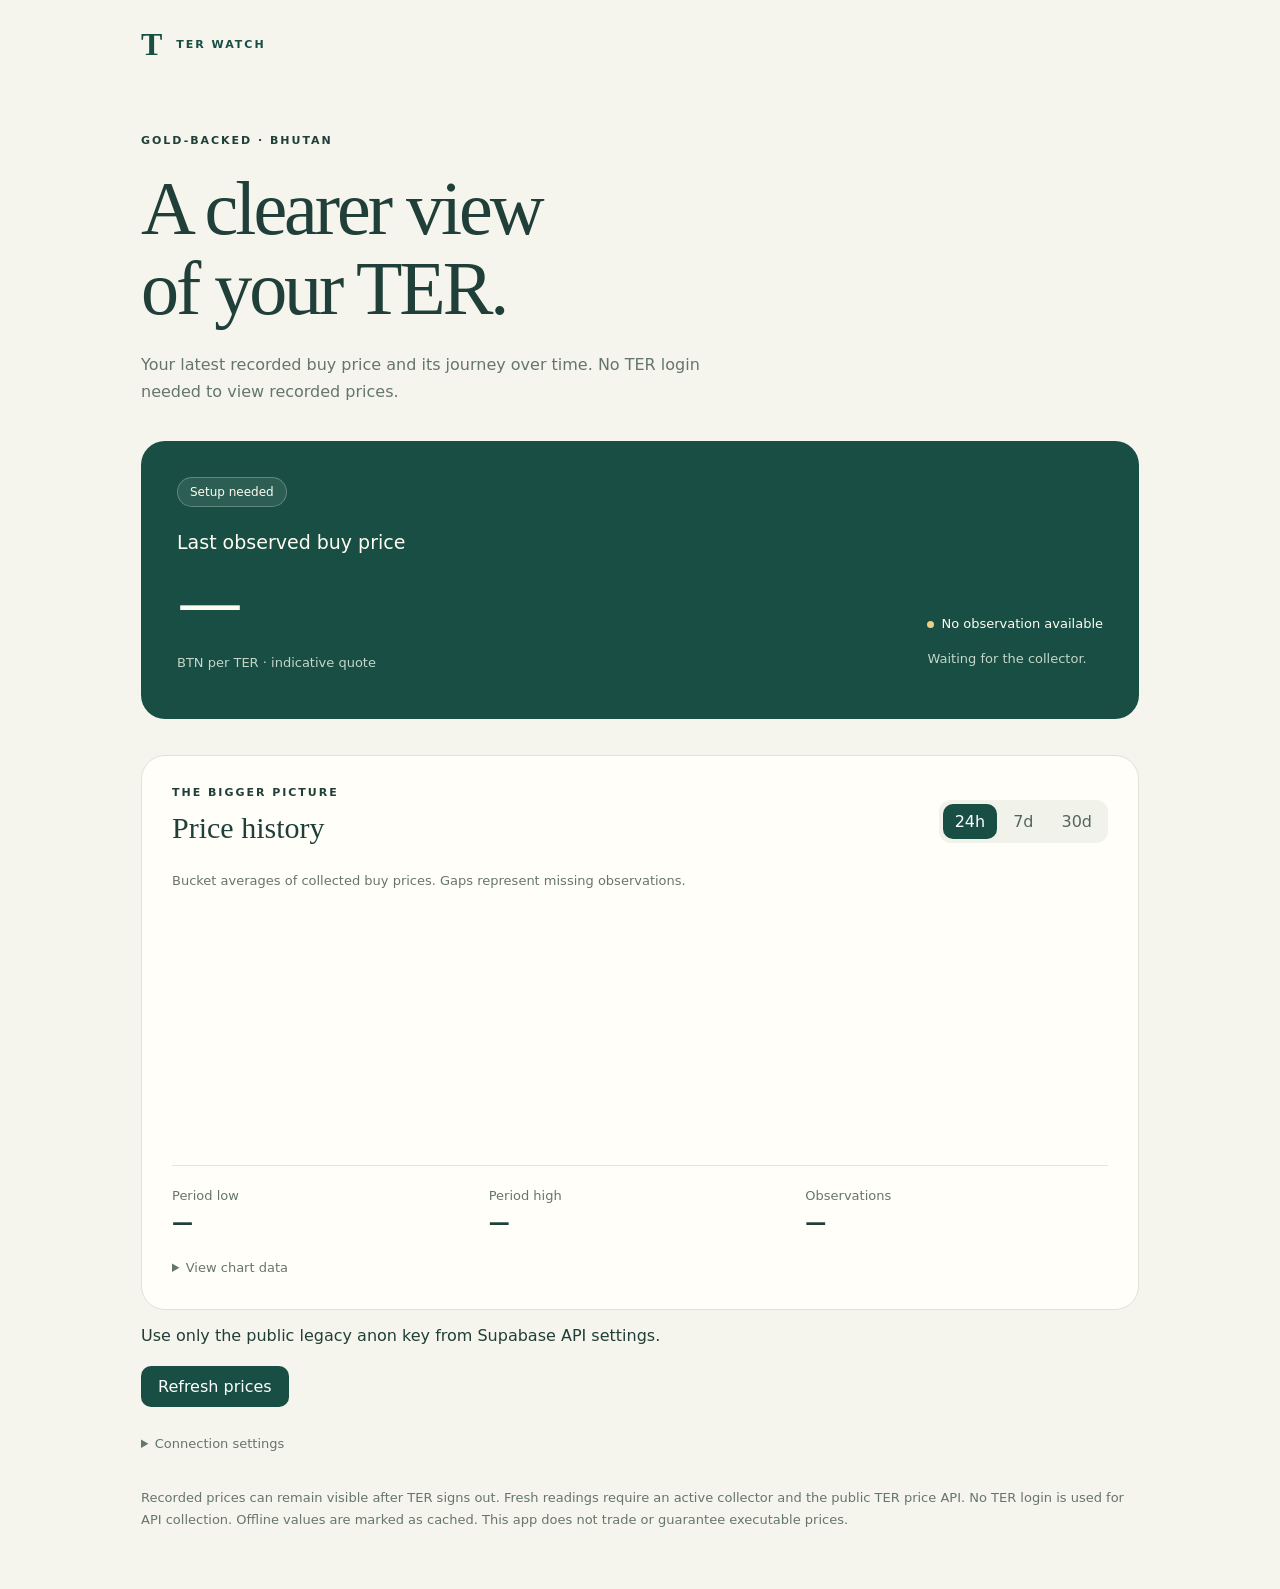
==== pwa/index.html @ 0c749724 "Collect TER buy prices from public API without login or browser" ====
<!doctype html>
<html lang="en"><head><meta charset="utf-8"><meta name="viewport" content="width=device-width,initial-scale=1"><meta name="theme-color" content="#184e43"><meta name="apple-mobile-web-app-capable" content="yes"><meta name="referrer" content="no-referrer"><link rel="manifest" href="manifest.webmanifest"><link rel="icon" href="icon.svg"><link rel="stylesheet" href="style.css"><title>TER • Price Watch</title></head>
<body><header><a href="./" class="brand">T<span>TER WATCH</span></a><button id="install" hidden>Install app</button></header>
<main><div class="eyebrow">GOLD-BACKED · BHUTAN</div><h1>A clearer view<br>of your TER.</h1><p class="intro">Your latest recorded buy price and its journey over time. No TER login needed to view recorded prices.</p>
<section class="quote"><div><span id="health" class="badge">Connecting</span><h2>Last observed buy price</h2><div id="price" class="amount">—</div><p>BTN per TER · indicative quote</p></div><div class="updated"><span class="dot"></span><span id="seen">No observation available</span><p id="freshness">Waiting for the collector.</p></div></section>
<section class="history"><div class="row"><div><div class="eyebrow">THE BIGGER PICTURE</div><h2>Price history</h2></div><div class="ranges" aria-label="History range"><button data-days="1" aria-pressed="true">24h</button><button data-days="7" aria-pressed="false">7d</button><button data-days="30" aria-pressed="false">30d</button></div></div><p id="chart-note">Bucket averages of collected buy prices. Gaps represent missing observations.</p><div id="chart" role="img" aria-label="Price history chart"></div><div class="stats"><div>Period low<strong id="low">—</strong></div><div>Period high<strong id="high">—</strong></div><div>Observations<strong id="samples">—</strong></div></div><details><summary>View chart data</summary><div class="table-wrap"><table><thead><tr><th>Time</th><th>Average BTN</th><th>Samples</th></tr></thead><tbody id="rows"></tbody></table></div></details></section>
<p id="message" role="status" aria-live="polite"></p><button id="refresh">Refresh prices</button><details class="settings"><summary>Connection settings</summary><p>Use your public Supabase project URL and legacy anon key. These settings are public; never enter a service-role key, TER password, or OTP.</p><form id="settings"><label>Project URL<input id="url" type="url" required placeholder="https://your-project.supabase.co"></label><label>Public anon key<input id="key" required autocomplete="off"></label><button>Save connection</button></form></details>
<footer>Recorded prices can remain visible after TER signs out. Fresh readings require an active collector and the public TER price API. No TER login is used for API collection. Offline values are marked as cached. This app does not trade or guarantee executable prices.</footer></main><script src="config.js"></script><script src="app.js" defer></script></body></html>
---- pwa/style.css ----
:root{font:16px system-ui,sans-serif;color:#203f38;background:#f5f4ed}*{box-sizing:border-box}body{margin:0}header,main{max-width:1050px;margin:auto;padding:26px}header{display:flex;justify-content:space-between;align-items:center}.brand{text-decoration:none;color:#184e43;font:bold 32px Georgia;display:flex;align-items:center;gap:14px}.brand span,.eyebrow{font:700 11px system-ui;letter-spacing:.18em}main{padding-top:45px}h1{font:clamp(44px,7vw,76px)/1.05 Georgia,serif;letter-spacing:-.04em;margin:22px 0}.intro{max-width:570px;color:#64766b;line-height:1.7}.quote{background:#184e43;color:#fffdf1;display:flex;justify-content:space-between;gap:32px;margin:36px 0;padding:36px;border-radius:24px}.badge{font-size:12px;background:#ffffff18;border:1px solid #ffffff40;border-radius:20px;padding:7px 12px;display:inline-block}h2{font-size:19px;font-weight:500;margin:24px 0 12px}.amount{font-size:clamp(38px,7vw,66px);letter-spacing:-.04em}.quote p{color:#c4d6c9;font-size:13px}.updated{max-width:260px;align-self:end;font-size:13px;line-height:1.7}.dot{display:inline-block;background:#edce85;width:7px;height:7px;border-radius:50%;margin-right:7px}.history{background:#fffef9;border:1px solid #e0e3d8;padding:30px;border-radius:24px}.row{display:flex;justify-content:space-between;align-items:center;gap:12px}.row h2{font:30px Georgia;margin-top:12px}button{font:inherit;background:#184e43;color:white;border:0;border-radius:10px;padding:11px 17px;cursor:pointer}button:focus-visible,input:focus-visible,summary:focus-visible{outline:3px solid #bf8c28;outline-offset:3px}.ranges{display:flex;gap:4px;background:#f1f2e9;border-radius:12px;padding:4px}.ranges button{background:transparent;color:#52675c;padding:8px 12px}.ranges button[aria-pressed=true]{background:#184e43;color:white}#chart{height:260px;display:grid;place-items:center;overflow:hidden}svg{width:100%;height:100%}#chart-note,details,footer{font-size:13px;color:#65766b;line-height:1.7}.stats{display:grid;grid-template-columns:repeat(3,1fr);gap:14px;border-top:1px solid #e4e6dc;padding:22px 0;color:#65766b;font-size:13px}.stats strong{display:block;color:#203f38;font-size:21px;margin-top:8px}.table-wrap{overflow:auto;max-height:300px}table{width:100%;text-align:left;border-collapse:collapse}td,th{padding:8px;border-bottom:1px solid #eee}summary{cursor:pointer}.settings{margin-top:26px}input{display:block;width:100%;padding:12px;border:1px solid #bdcabc;border-radius:8px;margin:7px 0 15px;font:inherit}footer{margin:32px 0}#message{min-height:24px}button[hidden]{display:none}@media(max-width:600px){header,main{padding:20px}main{padding-top:25px}.quote{flex-direction:column;padding:25px}.updated{align-self:start}.history{padding:20px}.row{align-items:start;flex-direction:column}.stats strong{font-size:17px}}
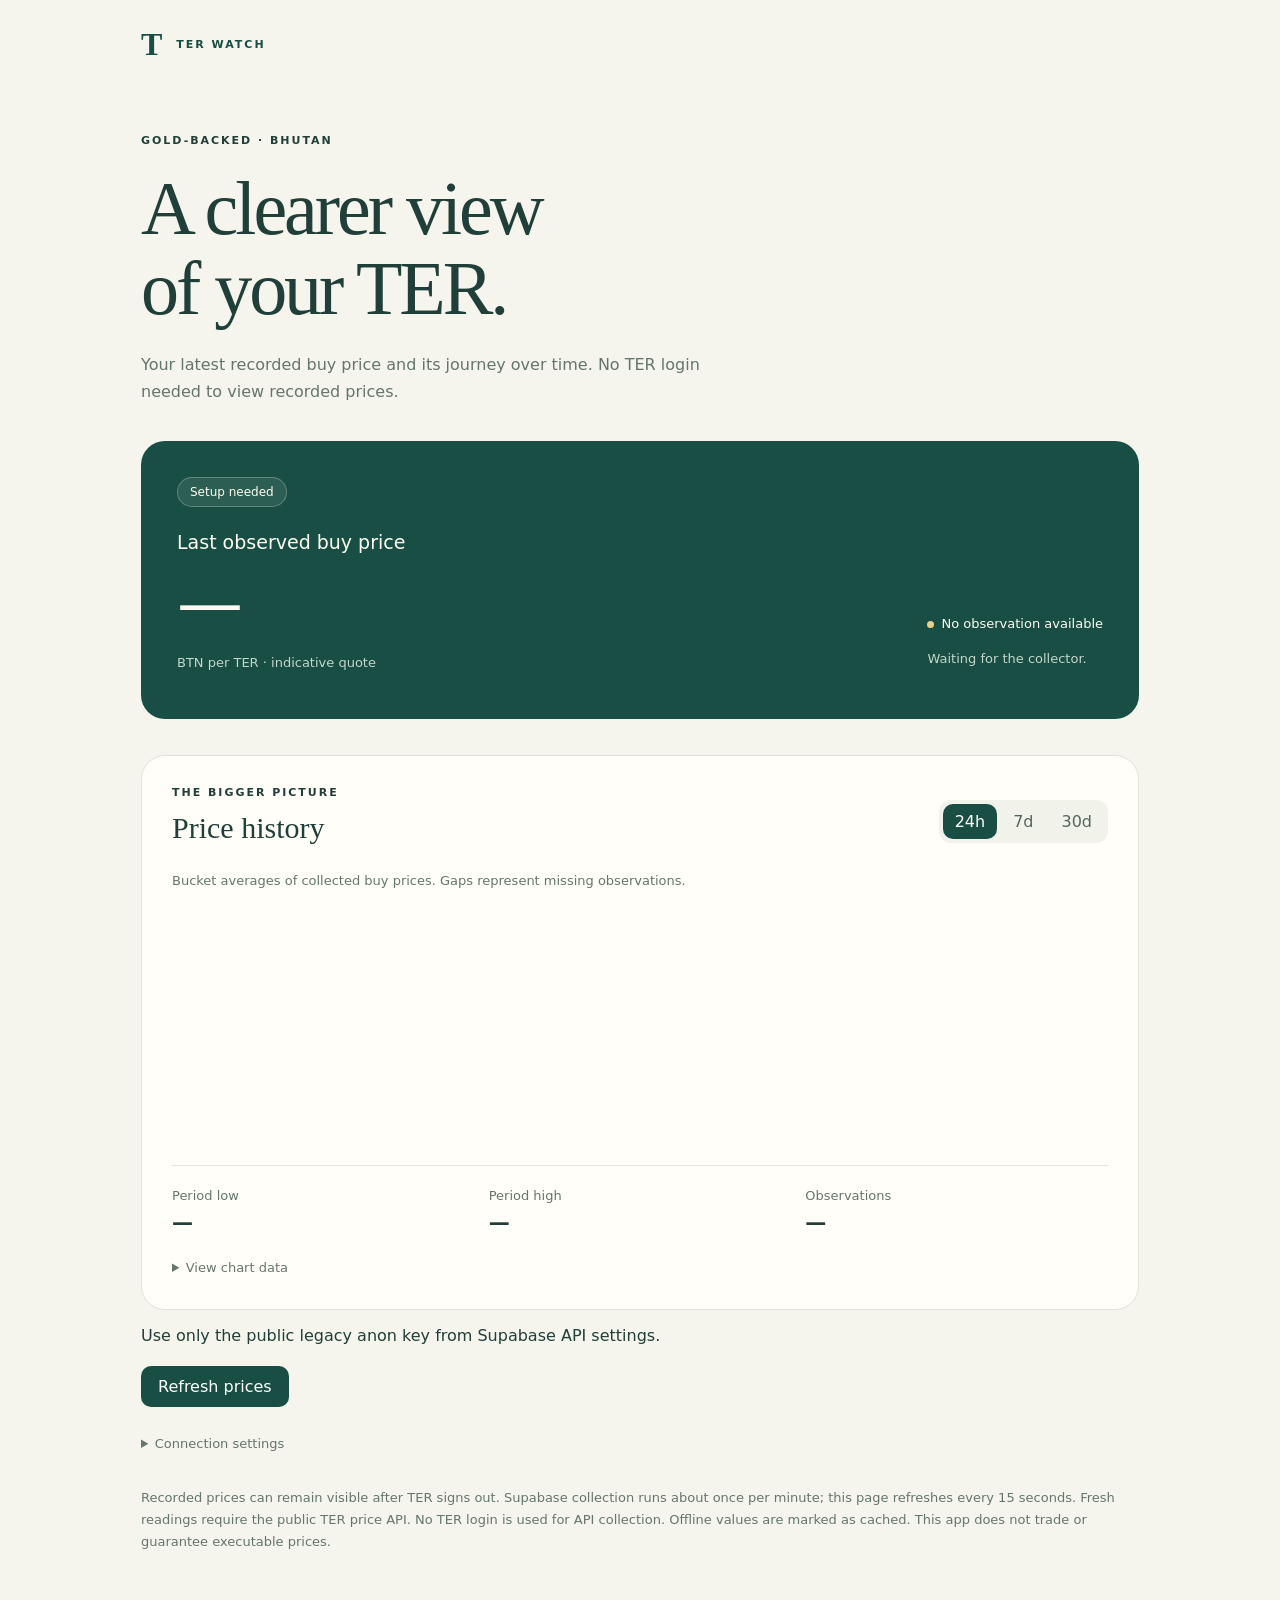
==== commit 427bb38f: "Add Railway-free Supabase scheduled TER price collection" ====
--- a/pwa/index.html
+++ b/pwa/index.html
@@ -5,4 +5,4 @@
 <section class="quote"><div><span id="health" class="badge">Connecting</span><h2>Last observed buy price</h2><div id="price" class="amount">—</div><p>BTN per TER · indicative quote</p></div><div class="updated"><span class="dot"></span><span id="seen">No observation available</span><p id="freshness">Waiting for the collector.</p></div></section>
 <section class="history"><div class="row"><div><div class="eyebrow">THE BIGGER PICTURE</div><h2>Price history</h2></div><div class="ranges" aria-label="History range"><button data-days="1" aria-pressed="true">24h</button><button data-days="7" aria-pressed="false">7d</button><button data-days="30" aria-pressed="false">30d</button></div></div><p id="chart-note">Bucket averages of collected buy prices. Gaps represent missing observations.</p><div id="chart" role="img" aria-label="Price history chart"></div><div class="stats"><div>Period low<strong id="low">—</strong></div><div>Period high<strong id="high">—</strong></div><div>Observations<strong id="samples">—</strong></div></div><details><summary>View chart data</summary><div class="table-wrap"><table><thead><tr><th>Time</th><th>Average BTN</th><th>Samples</th></tr></thead><tbody id="rows"></tbody></table></div></details></section>
 <p id="message" role="status" aria-live="polite"></p><button id="refresh">Refresh prices</button><details class="settings"><summary>Connection settings</summary><p>Use your public Supabase project URL and legacy anon key. These settings are public; never enter a service-role key, TER password, or OTP.</p><form id="settings"><label>Project URL<input id="url" type="url" required placeholder="https://your-project.supabase.co"></label><label>Public anon key<input id="key" required autocomplete="off"></label><button>Save connection</button></form></details>
-<footer>Recorded prices can remain visible after TER signs out. Fresh readings require an active collector and the public TER price API. No TER login is used for API collection. Offline values are marked as cached. This app does not trade or guarantee executable prices.</footer></main><script src="config.js"></script><script src="app.js" defer></script></body></html>
+<footer>Recorded prices can remain visible after TER signs out. Supabase collection runs about once per minute; this page refreshes every 15 seconds. Fresh readings require the public TER price API. No TER login is used for API collection. Offline values are marked as cached. This app does not trade or guarantee executable prices.</footer></main><script src="config.js"></script><script src="app.js" defer></script></body></html>
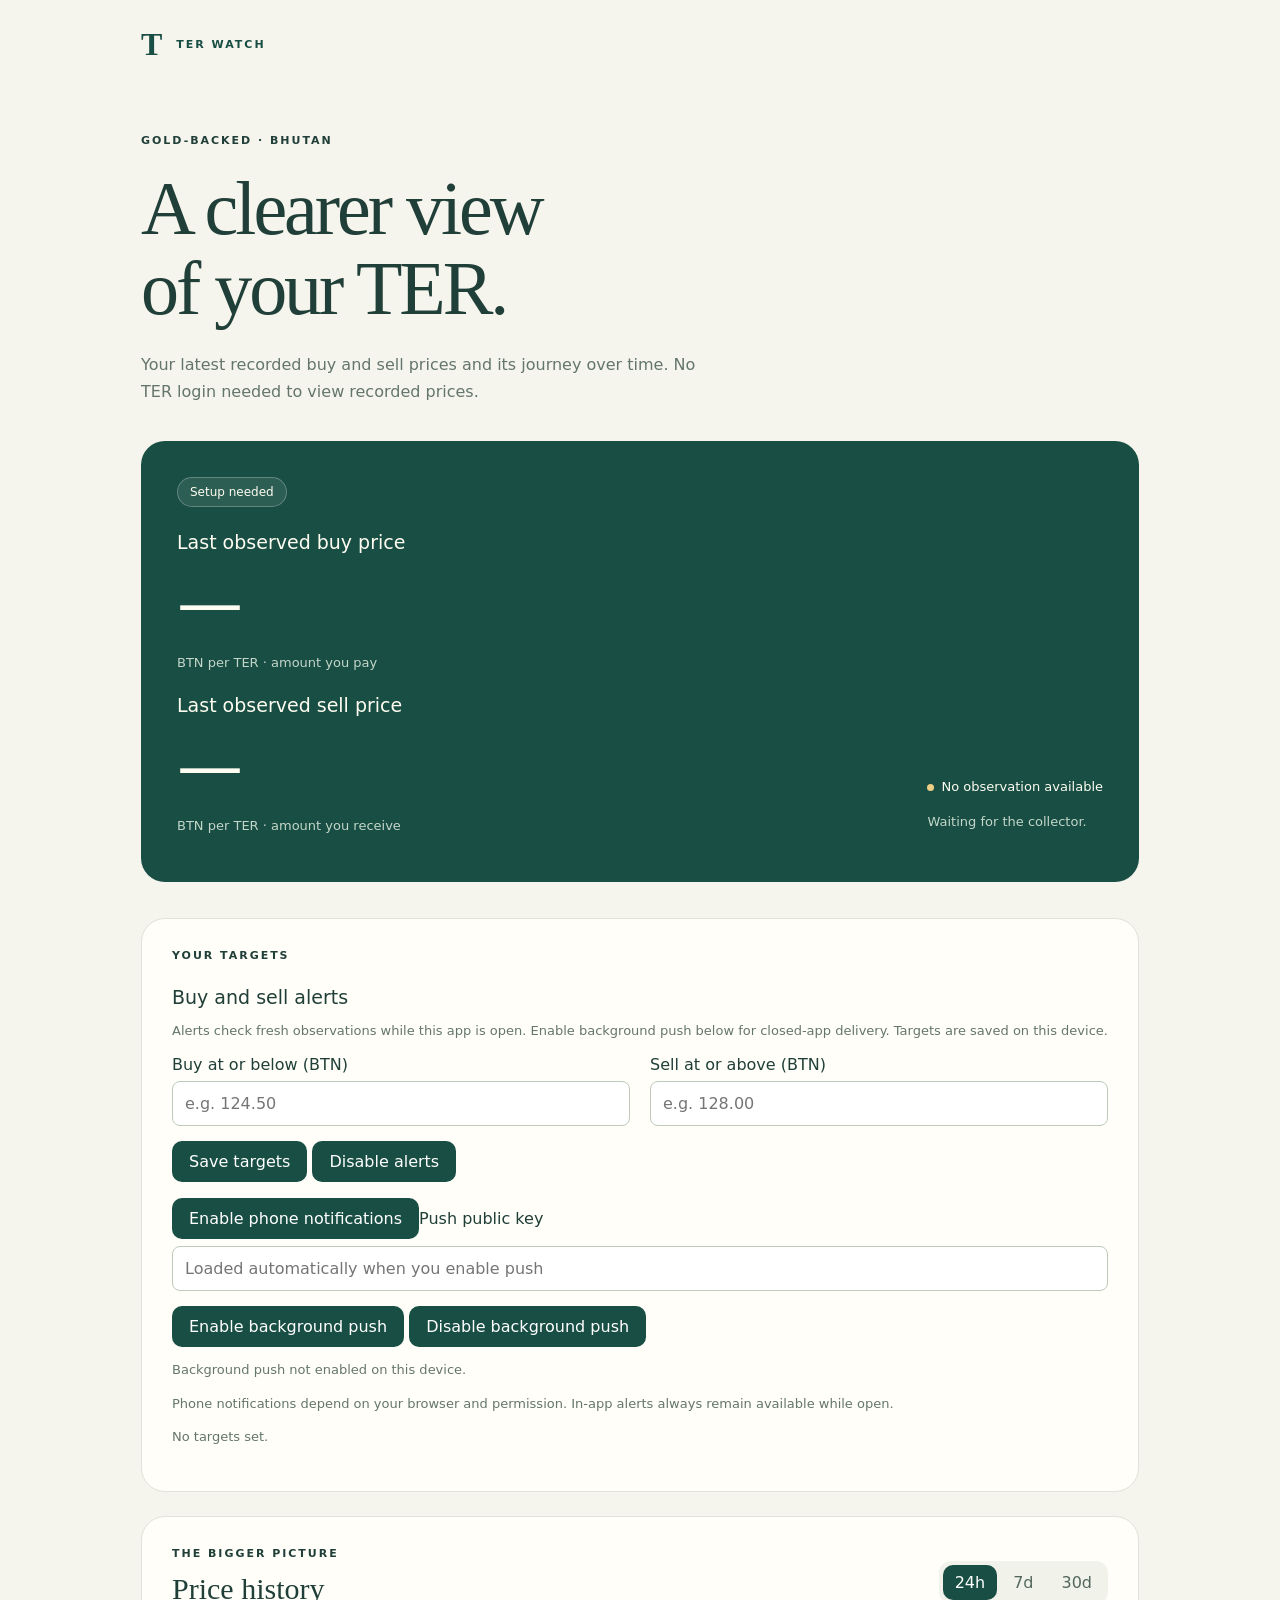
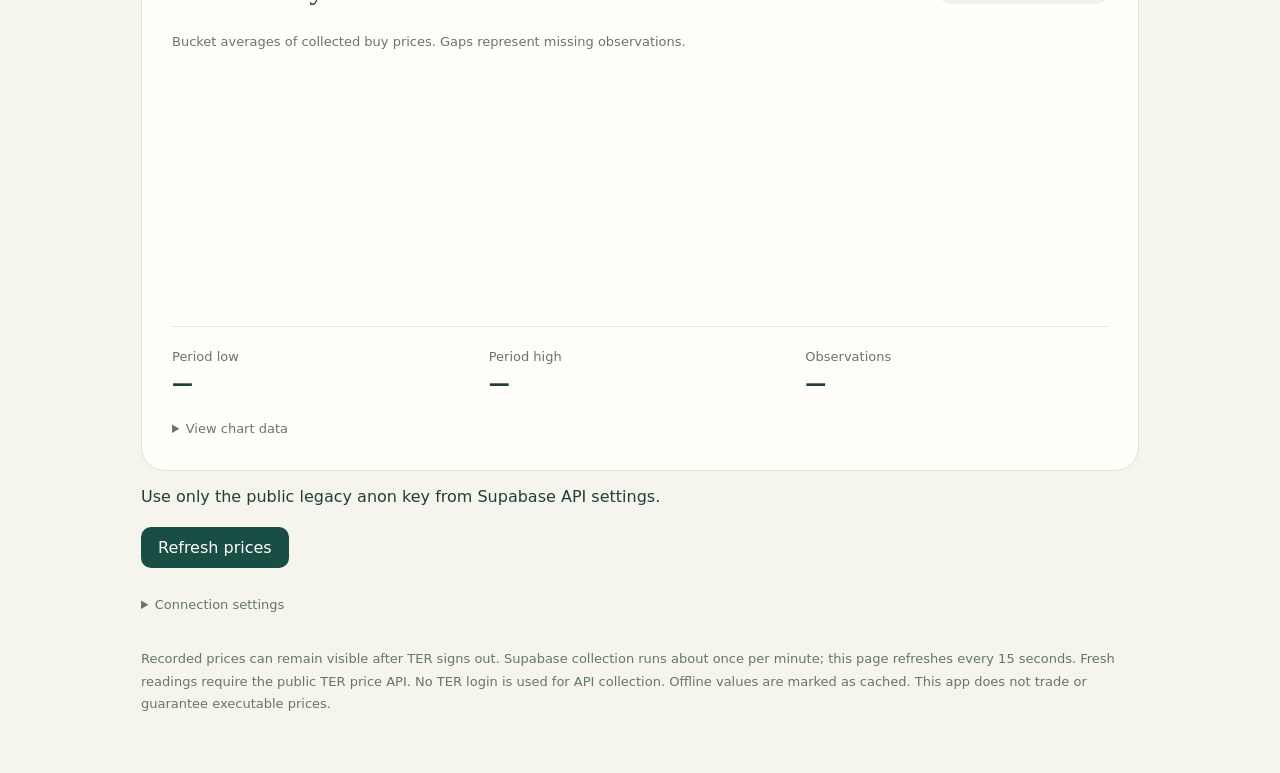
==== commit cb33f99f: "Add TER sell quotes and configurable buy/sell phone push alerts" ====
--- a/pwa/index.html
+++ b/pwa/index.html
@@ -1,8 +1,9 @@
 <!doctype html>
 <html lang="en"><head><meta charset="utf-8"><meta name="viewport" content="width=device-width,initial-scale=1"><meta name="theme-color" content="#184e43"><meta name="apple-mobile-web-app-capable" content="yes"><meta name="referrer" content="no-referrer"><link rel="manifest" href="manifest.webmanifest"><link rel="icon" href="icon.svg"><link rel="stylesheet" href="style.css"><title>TER • Price Watch</title></head>
 <body><header><a href="./" class="brand">T<span>TER WATCH</span></a><button id="install" hidden>Install app</button></header>
-<main><div class="eyebrow">GOLD-BACKED · BHUTAN</div><h1>A clearer view<br>of your TER.</h1><p class="intro">Your latest recorded buy price and its journey over time. No TER login needed to view recorded prices.</p>
-<section class="quote"><div><span id="health" class="badge">Connecting</span><h2>Last observed buy price</h2><div id="price" class="amount">—</div><p>BTN per TER · indicative quote</p></div><div class="updated"><span class="dot"></span><span id="seen">No observation available</span><p id="freshness">Waiting for the collector.</p></div></section>
-<section class="history"><div class="row"><div><div class="eyebrow">THE BIGGER PICTURE</div><h2>Price history</h2></div><div class="ranges" aria-label="History range"><button data-days="1" aria-pressed="true">24h</button><button data-days="7" aria-pressed="false">7d</button><button data-days="30" aria-pressed="false">30d</button></div></div><p id="chart-note">Bucket averages of collected buy prices. Gaps represent missing observations.</p><div id="chart" role="img" aria-label="Price history chart"></div><div class="stats"><div>Period low<strong id="low">—</strong></div><div>Period high<strong id="high">—</strong></div><div>Observations<strong id="samples">—</strong></div></div><details><summary>View chart data</summary><div class="table-wrap"><table><thead><tr><th>Time</th><th>Average BTN</th><th>Samples</th></tr></thead><tbody id="rows"></tbody></table></div></details></section>
+<main><div class="eyebrow">GOLD-BACKED · BHUTAN</div><h1>A clearer view<br>of your TER.</h1><p class="intro">Your latest recorded buy and sell prices and its journey over time. No TER login needed to view recorded prices.</p>
+<section class="quote"><div><span id="health" class="badge">Connecting</span><h2>Last observed buy price</h2><div id="price" class="amount">—</div><p>BTN per TER · amount you pay</p><h2>Last observed sell price</h2><div id="sell-price" class="amount">—</div><p>BTN per TER · amount you receive</p></div><div class="updated"><span class="dot"></span><span id="seen">No observation available</span><p id="freshness">Waiting for the collector.</p></div></section>
+<section class="history alert-settings"><div class="eyebrow">YOUR TARGETS</div><h2>Buy and sell alerts</h2><p>Alerts check fresh observations while this app is open. Enable background push below for closed-app delivery. Targets are saved on this device.</p><form id="alert-settings"><div class="target-grid"><label>Buy at or below (BTN)<input id="buy-target" type="number" min="0.0001" step="0.0001" inputmode="decimal" placeholder="e.g. 124.50"></label><label>Sell at or above (BTN)<input id="sell-target" type="number" min="0.0001" step="0.0001" inputmode="decimal" placeholder="e.g. 128.00"></label></div><button>Save targets</button> <button id="clear-alerts" type="button">Disable alerts</button></form><button id="enable-notifications" type="button">Enable phone notifications</button><label>Push public key<input id="vapid-key" autocomplete="off" placeholder="Loaded automatically when you enable push"></label><button id="enable-push" type="button">Enable background push</button> <button id="disable-push" type="button">Disable background push</button><p id="push-status" role="status">Background push not enabled on this device.</p><p id="notification-status">Phone notifications depend on your browser and permission. In-app alerts always remain available while open.</p><p id="alert-status" role="status" aria-live="polite">No targets set.</p><div id="alert-banner" role="alert" hidden></div></section>
+<section class="history"><div class="row"><div><div class="eyebrow">THE BIGGER PICTURE</div><h2>Price history</h2></div><div class="ranges" aria-label="History range"><button data-days="1" aria-pressed="true">24h</button><button data-days="7" aria-pressed="false">7d</button><button data-days="30" aria-pressed="false">30d</button></div></div><p id="chart-note">Bucket averages of collected buy prices. Gaps represent missing observations.</p><div id="chart" role="img" aria-label="Price history chart"></div><div class="stats"><div>Period low<strong id="low">—</strong></div><div>Period high<strong id="high">—</strong></div><div>Observations<strong id="samples">—</strong></div></div><details><summary>View chart data</summary><div class="table-wrap"><table><thead><tr><th>Time</th><th>Average buy BTN</th><th>Samples</th></tr></thead><tbody id="rows"></tbody></table></div></details></section>
 <p id="message" role="status" aria-live="polite"></p><button id="refresh">Refresh prices</button><details class="settings"><summary>Connection settings</summary><p>Use your public Supabase project URL and legacy anon key. These settings are public; never enter a service-role key, TER password, or OTP.</p><form id="settings"><label>Project URL<input id="url" type="url" required placeholder="https://your-project.supabase.co"></label><label>Public anon key<input id="key" required autocomplete="off"></label><button>Save connection</button></form></details>
-<footer>Recorded prices can remain visible after TER signs out. Supabase collection runs about once per minute; this page refreshes every 15 seconds. Fresh readings require the public TER price API. No TER login is used for API collection. Offline values are marked as cached. This app does not trade or guarantee executable prices.</footer></main><script src="config.js"></script><script src="app.js" defer></script></body></html>
+<footer>Recorded prices can remain visible after TER signs out. Supabase collection runs about once per minute; this page refreshes every 15 seconds. Fresh readings require the public TER price API. No TER login is used for API collection. Offline values are marked as cached. This app does not trade or guarantee executable prices.</footer></main><script src="config.js"></script><script src="alerts.js"></script><script src="app.js" defer></script><script src="push.js" defer></script></body></html>
--- a/pwa/style.css
+++ b/pwa/style.css
@@ -1 +1,3 @@
 :root{font:16px system-ui,sans-serif;color:#203f38;background:#f5f4ed}*{box-sizing:border-box}body{margin:0}header,main{max-width:1050px;margin:auto;padding:26px}header{display:flex;justify-content:space-between;align-items:center}.brand{text-decoration:none;color:#184e43;font:bold 32px Georgia;display:flex;align-items:center;gap:14px}.brand span,.eyebrow{font:700 11px system-ui;letter-spacing:.18em}main{padding-top:45px}h1{font:clamp(44px,7vw,76px)/1.05 Georgia,serif;letter-spacing:-.04em;margin:22px 0}.intro{max-width:570px;color:#64766b;line-height:1.7}.quote{background:#184e43;color:#fffdf1;display:flex;justify-content:space-between;gap:32px;margin:36px 0;padding:36px;border-radius:24px}.badge{font-size:12px;background:#ffffff18;border:1px solid #ffffff40;border-radius:20px;padding:7px 12px;display:inline-block}h2{font-size:19px;font-weight:500;margin:24px 0 12px}.amount{font-size:clamp(38px,7vw,66px);letter-spacing:-.04em}.quote p{color:#c4d6c9;font-size:13px}.updated{max-width:260px;align-self:end;font-size:13px;line-height:1.7}.dot{display:inline-block;background:#edce85;width:7px;height:7px;border-radius:50%;margin-right:7px}.history{background:#fffef9;border:1px solid #e0e3d8;padding:30px;border-radius:24px}.row{display:flex;justify-content:space-between;align-items:center;gap:12px}.row h2{font:30px Georgia;margin-top:12px}button{font:inherit;background:#184e43;color:white;border:0;border-radius:10px;padding:11px 17px;cursor:pointer}button:focus-visible,input:focus-visible,summary:focus-visible{outline:3px solid #bf8c28;outline-offset:3px}.ranges{display:flex;gap:4px;background:#f1f2e9;border-radius:12px;padding:4px}.ranges button{background:transparent;color:#52675c;padding:8px 12px}.ranges button[aria-pressed=true]{background:#184e43;color:white}#chart{height:260px;display:grid;place-items:center;overflow:hidden}svg{width:100%;height:100%}#chart-note,details,footer{font-size:13px;color:#65766b;line-height:1.7}.stats{display:grid;grid-template-columns:repeat(3,1fr);gap:14px;border-top:1px solid #e4e6dc;padding:22px 0;color:#65766b;font-size:13px}.stats strong{display:block;color:#203f38;font-size:21px;margin-top:8px}.table-wrap{overflow:auto;max-height:300px}table{width:100%;text-align:left;border-collapse:collapse}td,th{padding:8px;border-bottom:1px solid #eee}summary{cursor:pointer}.settings{margin-top:26px}input{display:block;width:100%;padding:12px;border:1px solid #bdcabc;border-radius:8px;margin:7px 0 15px;font:inherit}footer{margin:32px 0}#message{min-height:24px}button[hidden]{display:none}@media(max-width:600px){header,main{padding:20px}main{padding-top:25px}.quote{flex-direction:column;padding:25px}.updated{align-self:start}.history{padding:20px}.row{align-items:start;flex-direction:column}.stats strong{font-size:17px}}
+
+.alert-settings{margin-bottom:24px}.target-grid{display:grid;grid-template-columns:1fr 1fr;gap:20px}.alert-settings p{font-size:13px;color:#65766b;line-height:1.6}#alert-banner{background:#fff1bf;border:1px solid #d0ae4b;border-radius:12px;padding:18px;margin-top:18px;color:#3e3820}#enable-notifications{margin-top:16px}@media(max-width:600px){.target-grid{grid-template-columns:1fr;gap:0}}
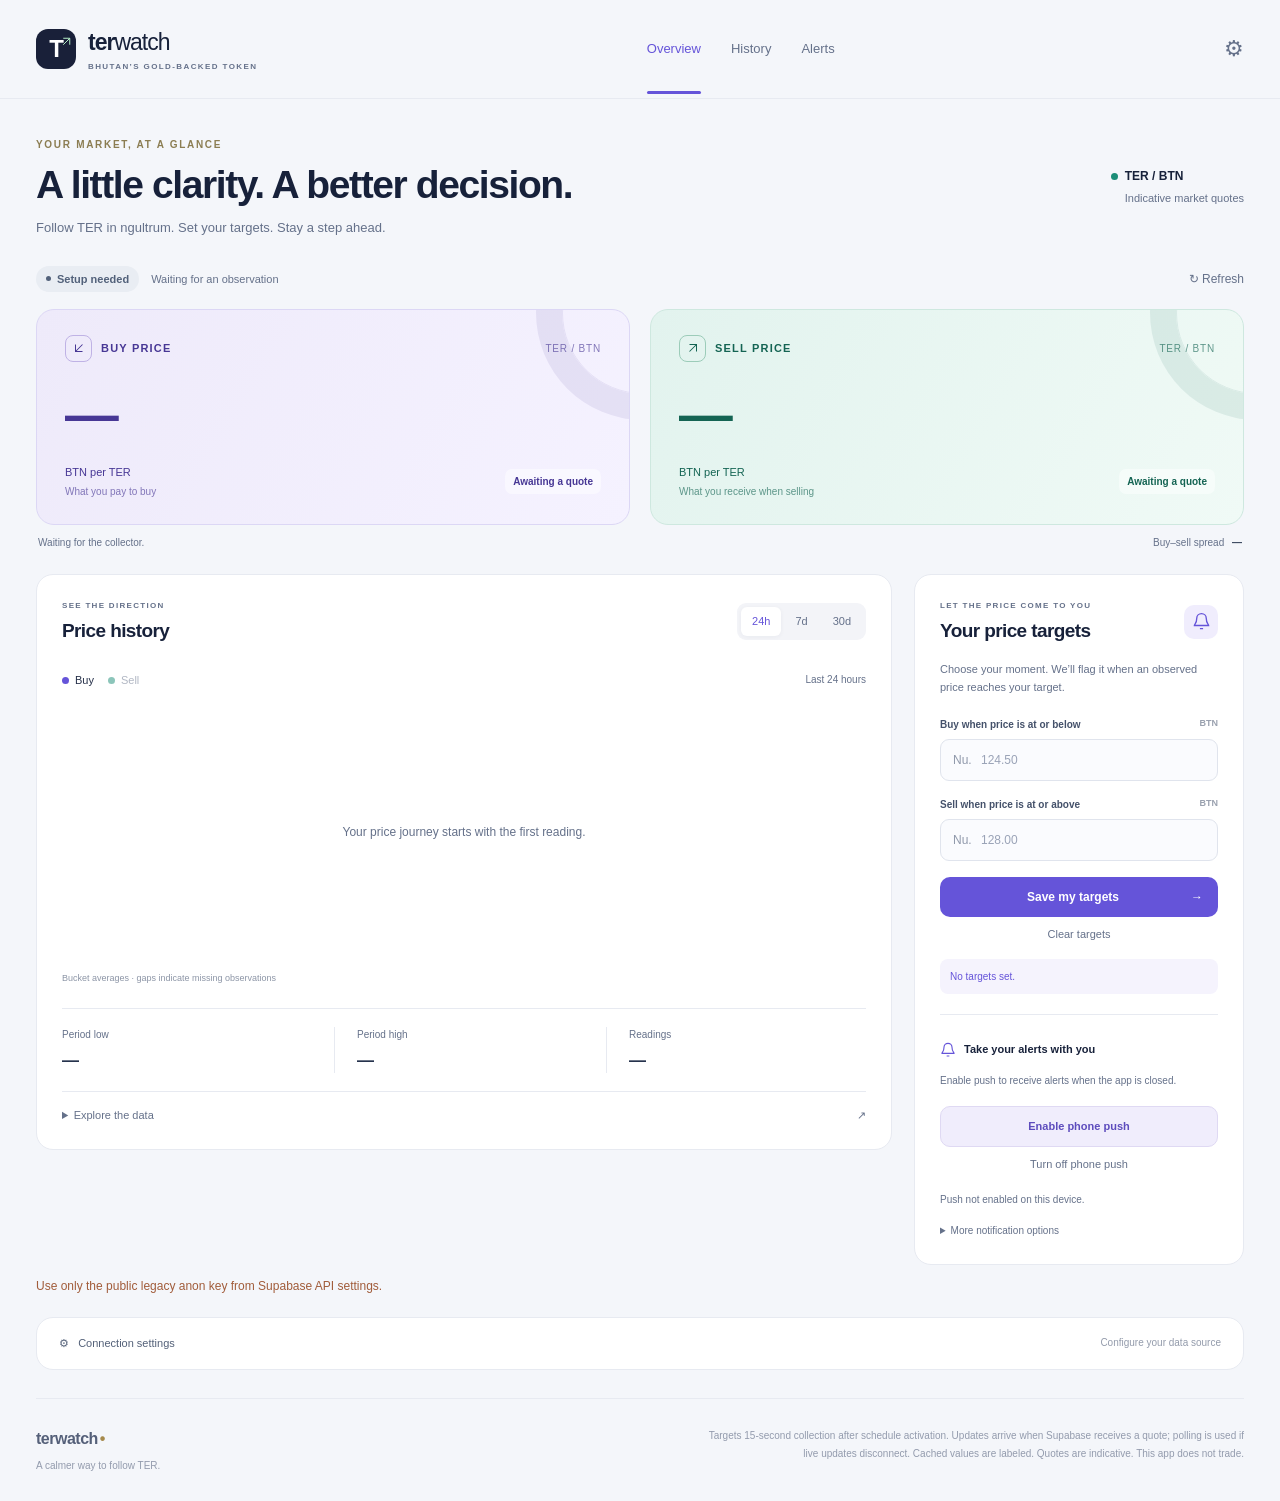
==== commit 14f02384: "Redesign TER dashboard and add realtime quotes with 15-second scheduling" ====
--- a/pwa/index.html
+++ b/pwa/index.html
@@ -1,9 +1,11 @@
 <!doctype html>
-<html lang="en"><head><meta charset="utf-8"><meta name="viewport" content="width=device-width,initial-scale=1"><meta name="theme-color" content="#184e43"><meta name="apple-mobile-web-app-capable" content="yes"><meta name="referrer" content="no-referrer"><link rel="manifest" href="manifest.webmanifest"><link rel="icon" href="icon.svg"><link rel="stylesheet" href="style.css"><title>TER • Price Watch</title></head>
-<body><header><a href="./" class="brand">T<span>TER WATCH</span></a><button id="install" hidden>Install app</button></header>
-<main><div class="eyebrow">GOLD-BACKED · BHUTAN</div><h1>A clearer view<br>of your TER.</h1><p class="intro">Your latest recorded buy and sell prices and its journey over time. No TER login needed to view recorded prices.</p>
-<section class="quote"><div><span id="health" class="badge">Connecting</span><h2>Last observed buy price</h2><div id="price" class="amount">—</div><p>BTN per TER · amount you pay</p><h2>Last observed sell price</h2><div id="sell-price" class="amount">—</div><p>BTN per TER · amount you receive</p></div><div class="updated"><span class="dot"></span><span id="seen">No observation available</span><p id="freshness">Waiting for the collector.</p></div></section>
-<section class="history alert-settings"><div class="eyebrow">YOUR TARGETS</div><h2>Buy and sell alerts</h2><p>Alerts check fresh observations while this app is open. Enable background push below for closed-app delivery. Targets are saved on this device.</p><form id="alert-settings"><div class="target-grid"><label>Buy at or below (BTN)<input id="buy-target" type="number" min="0.0001" step="0.0001" inputmode="decimal" placeholder="e.g. 124.50"></label><label>Sell at or above (BTN)<input id="sell-target" type="number" min="0.0001" step="0.0001" inputmode="decimal" placeholder="e.g. 128.00"></label></div><button>Save targets</button> <button id="clear-alerts" type="button">Disable alerts</button></form><button id="enable-notifications" type="button">Enable phone notifications</button><label>Push public key<input id="vapid-key" autocomplete="off" placeholder="Loaded automatically when you enable push"></label><button id="enable-push" type="button">Enable background push</button> <button id="disable-push" type="button">Disable background push</button><p id="push-status" role="status">Background push not enabled on this device.</p><p id="notification-status">Phone notifications depend on your browser and permission. In-app alerts always remain available while open.</p><p id="alert-status" role="status" aria-live="polite">No targets set.</p><div id="alert-banner" role="alert" hidden></div></section>
-<section class="history"><div class="row"><div><div class="eyebrow">THE BIGGER PICTURE</div><h2>Price history</h2></div><div class="ranges" aria-label="History range"><button data-days="1" aria-pressed="true">24h</button><button data-days="7" aria-pressed="false">7d</button><button data-days="30" aria-pressed="false">30d</button></div></div><p id="chart-note">Bucket averages of collected buy prices. Gaps represent missing observations.</p><div id="chart" role="img" aria-label="Price history chart"></div><div class="stats"><div>Period low<strong id="low">—</strong></div><div>Period high<strong id="high">—</strong></div><div>Observations<strong id="samples">—</strong></div></div><details><summary>View chart data</summary><div class="table-wrap"><table><thead><tr><th>Time</th><th>Average buy BTN</th><th>Samples</th></tr></thead><tbody id="rows"></tbody></table></div></details></section>
-<p id="message" role="status" aria-live="polite"></p><button id="refresh">Refresh prices</button><details class="settings"><summary>Connection settings</summary><p>Use your public Supabase project URL and legacy anon key. These settings are public; never enter a service-role key, TER password, or OTP.</p><form id="settings"><label>Project URL<input id="url" type="url" required placeholder="https://your-project.supabase.co"></label><label>Public anon key<input id="key" required autocomplete="off"></label><button>Save connection</button></form></details>
-<footer>Recorded prices can remain visible after TER signs out. Supabase collection runs about once per minute; this page refreshes every 15 seconds. Fresh readings require the public TER price API. No TER login is used for API collection. Offline values are marked as cached. This app does not trade or guarantee executable prices.</footer></main><script src="config.js"></script><script src="alerts.js"></script><script src="app.js" defer></script><script src="push.js" defer></script></body></html>
+<html lang="en"><head><meta charset="utf-8"><meta name="viewport" content="width=device-width,initial-scale=1"><meta name="theme-color" content="#111827"><meta name="apple-mobile-web-app-capable" content="yes"><meta name="referrer" content="no-referrer"><link rel="manifest" href="manifest.webmanifest"><link rel="icon" href="icon.svg"><link rel="stylesheet" href="style.css"><title>TER Watch · Your market, at a glance</title></head>
+<body><a class="skip-link" href="#overview">Skip to dashboard</a><header><a href="./" class="brand"><span class="brand-mark">T<span><svg viewBox="0 0 24 24" fill="none" stroke="currentColor" stroke-width="1.8" aria-hidden="true"><path d="M6 18 18 6M6 6h12v12"/></svg></span></span><span>ter<span class="brand-light">watch</span><small>BHUTAN’S GOLD-BACKED TOKEN</small></span></a><nav aria-label="Main"><a href="#overview" class="nav-active">Overview</a><a href="#history-section">History</a><a href="#targets-section">Alerts</a></nav><div class="header-actions"><button id="install" class="secondary" hidden>↓ Install app</button><a href="#connection" class="settings-link" aria-label="Connection settings">⚙</a></div></header>
+<main id="overview"><section class="page-heading"><div><div class="eyebrow">YOUR MARKET, AT A GLANCE</div><h1>A little clarity.<br class="mobile-break"> A better decision.</h1><p class="intro">Follow TER in ngultrum. Set your targets. Stay a step ahead.</p></div><div class="market-label"><span class="live-dot"></span>TER / BTN<span class="market-label-sub">Indicative market quotes</span></div></section>
+<div class="market-strip"><span id="health" class="badge" data-state="waiting">Connecting</span><span id="seen">Waiting for an observation</span><button id="refresh" class="text-button">↻ Refresh</button></div>
+<section class="quote-grid" aria-label="Current market prices"><article class="price-card buy-card"><div class="card-top"><span class="card-label"><span class="price-icon"><svg viewBox="0 0 24 24" fill="none" stroke="currentColor" stroke-width="1.8" aria-hidden="true"><path d="M18 6 6 18M6 6v12h12"/></svg></span> BUY PRICE</span><span class="pair">TER / BTN</span></div><div id="price" class="amount">—</div><div class="card-bottom"><span>BTN per TER<span class="muted-caption">What you pay to buy</span></span><span id="buy-movement" class="movement">Awaiting a quote</span></div></article><article class="price-card sell-card"><div class="card-top"><span class="card-label"><span class="price-icon"><svg viewBox="0 0 24 24" fill="none" stroke="currentColor" stroke-width="1.8" aria-hidden="true"><path d="M6 18 18 6M6 6h12v12"/></svg></span> SELL PRICE</span><span class="pair">TER / BTN</span></div><div id="sell-price" class="amount">—</div><div class="card-bottom"><span>BTN per TER<span class="muted-caption">What you receive when selling</span></span><span id="sell-movement" class="movement">Awaiting a quote</span></div></article></section>
+<div class="quote-meta"><p id="freshness">Waiting for the collector.</p><p>Buy–sell spread <strong id="spread">—</strong></p></div>
+<div class="dashboard-grid"><section class="panel history" id="history-section"><div class="section-heading"><div><div class="eyebrow">SEE THE DIRECTION</div><h2>Price history</h2></div><div class="ranges" aria-label="History range"><button data-days="1" aria-pressed="true">24h</button><button data-days="7" aria-pressed="false">7d</button><button data-days="30" aria-pressed="false">30d</button></div></div><div class="chart-toolbar"><div class="chart-side" aria-label="Chart price"><button data-side="buy" aria-pressed="true"><i class="legend-dot"></i>Buy</button><button data-side="sell" aria-pressed="false"><i class="legend-dot sell-dot"></i>Sell</button></div><span id="chart-period">Last 24 hours</span></div><div id="chart" role="img" aria-label="Buy price history chart"><div class="empty-chart">Your price journey starts with the first reading.</div></div><p id="chart-note">Bucket averages · gaps indicate missing observations</p><div class="stats"><div>Period low<strong id="low">—</strong></div><div>Period high<strong id="high">—</strong></div><div>Readings<strong id="samples">—</strong></div></div><details class="chart-data"><summary>Explore the data <span>↗</span></summary><div class="table-wrap"><table><thead><tr><th>Time</th><th id="table-price-label">Average buy BTN</th><th>Readings</th></tr></thead><tbody id="rows"></tbody></table></div></details></section>
+<aside class="panel alert-settings" id="targets-section"><div class="section-heading"><div><div class="eyebrow">LET THE PRICE COME TO YOU</div><h2>Your price targets</h2></div><span class="bell-icon"><svg viewBox="0 0 24 24" fill="none" stroke="currentColor" stroke-width="1.7" aria-hidden="true"><path d="M18 8a6 6 0 0 0-12 0c0 7-3 7-3 9h18c0-2-3-2-3-9ZM10 21h4"/></svg></span></div><p class="section-description">Choose your moment. We’ll flag it when an observed price reaches your target.</p><form id="alert-settings"><label for="buy-target">Buy when price is at or below <span>BTN</span></label><div class="input-wrap"><span>Nu.</span><input id="buy-target" type="number" min="0.0001" step="0.0001" inputmode="decimal" placeholder="124.50"></div><label for="sell-target">Sell when price is at or above <span>BTN</span></label><div class="input-wrap"><span>Nu.</span><input id="sell-target" type="number" min="0.0001" step="0.0001" inputmode="decimal" placeholder="128.00"></div><button class="primary full">Save my targets <span>→</span></button><button id="clear-alerts" type="button" class="text-button full">Clear targets</button></form><p id="alert-status" class="target-summary" role="status" aria-live="polite">No targets set.</p><div id="alert-banner" role="alert" hidden></div><div class="push-panel"><div class="push-heading"><span class="mini-icon"><svg viewBox="0 0 24 24" fill="none" stroke="currentColor" stroke-width="1.7" aria-hidden="true"><path d="M18 8a6 6 0 0 0-12 0c0 7-3 7-3 9h18c0-2-3-2-3-9ZM10 21h4"/></svg></span><strong>Take your alerts with you</strong></div><p>Enable push to receive alerts when the app is closed.</p><button id="enable-push" type="button" class="secondary full">Enable phone push</button><button id="disable-push" type="button" class="text-button full">Turn off phone push</button><p id="push-status" role="status">Push not enabled on this device.</p><details><summary>More notification options</summary><button id="enable-notifications" type="button" class="secondary full">Enable open-app notifications</button><p id="notification-status">Delivery depends on browser and phone permissions. On iPhone, install to your Home Screen first.</p><label for="vapid-key">Public push key</label><input id="vapid-key" autocomplete="off" placeholder="Loaded automatically"></details></div></aside></div>
+<p id="message" role="status" aria-live="polite"></p><details class="panel settings" id="connection"><summary><span>⚙ &nbsp; Connection settings</span><span>Configure your data source</span></summary><p>Connect with your public Supabase project URL and legacy anon key. Never enter a service-role key, TER password, or OTP.</p><form id="settings"><div class="connection-grid"><label>Project URL<input id="url" type="url" required placeholder="https://your-project.supabase.co"></label><label>Public anon key<input id="key" required autocomplete="off" placeholder="Your public anon key"></label></div><button class="primary">Save connection</button></form></details>
+<footer><div><a href="./" class="footer-brand">terwatch<span>•</span></a><span>A calmer way to follow TER.</span></div><p>Targets 15-second collection after schedule activation. Updates arrive when Supabase receives a quote; polling is used if live updates disconnect. Cached values are labeled. Quotes are indicative. This app does not trade.</p></footer></main><script src="config.js"></script><script src="alerts.js"></script><script src="realtime.js"></script><script src="app.js" defer></script><script src="push.js" defer></script></body></html>
--- a/pwa/style.css
+++ b/pwa/style.css
@@ -1,3 +1,5 @@
-:root{font:16px system-ui,sans-serif;color:#203f38;background:#f5f4ed}*{box-sizing:border-box}body{margin:0}header,main{max-width:1050px;margin:auto;padding:26px}header{display:flex;justify-content:space-between;align-items:center}.brand{text-decoration:none;color:#184e43;font:bold 32px Georgia;display:flex;align-items:center;gap:14px}.brand span,.eyebrow{font:700 11px system-ui;letter-spacing:.18em}main{padding-top:45px}h1{font:clamp(44px,7vw,76px)/1.05 Georgia,serif;letter-spacing:-.04em;margin:22px 0}.intro{max-width:570px;color:#64766b;line-height:1.7}.quote{background:#184e43;color:#fffdf1;display:flex;justify-content:space-between;gap:32px;margin:36px 0;padding:36px;border-radius:24px}.badge{font-size:12px;background:#ffffff18;border:1px solid #ffffff40;border-radius:20px;padding:7px 12px;display:inline-block}h2{font-size:19px;font-weight:500;margin:24px 0 12px}.amount{font-size:clamp(38px,7vw,66px);letter-spacing:-.04em}.quote p{color:#c4d6c9;font-size:13px}.updated{max-width:260px;align-self:end;font-size:13px;line-height:1.7}.dot{display:inline-block;background:#edce85;width:7px;height:7px;border-radius:50%;margin-right:7px}.history{background:#fffef9;border:1px solid #e0e3d8;padding:30px;border-radius:24px}.row{display:flex;justify-content:space-between;align-items:center;gap:12px}.row h2{font:30px Georgia;margin-top:12px}button{font:inherit;background:#184e43;color:white;border:0;border-radius:10px;padding:11px 17px;cursor:pointer}button:focus-visible,input:focus-visible,summary:focus-visible{outline:3px solid #bf8c28;outline-offset:3px}.ranges{display:flex;gap:4px;background:#f1f2e9;border-radius:12px;padding:4px}.ranges button{background:transparent;color:#52675c;padding:8px 12px}.ranges button[aria-pressed=true]{background:#184e43;color:white}#chart{height:260px;display:grid;place-items:center;overflow:hidden}svg{width:100%;height:100%}#chart-note,details,footer{font-size:13px;color:#65766b;line-height:1.7}.stats{display:grid;grid-template-columns:repeat(3,1fr);gap:14px;border-top:1px solid #e4e6dc;padding:22px 0;color:#65766b;font-size:13px}.stats strong{display:block;color:#203f38;font-size:21px;margin-top:8px}.table-wrap{overflow:auto;max-height:300px}table{width:100%;text-align:left;border-collapse:collapse}td,th{padding:8px;border-bottom:1px solid #eee}summary{cursor:pointer}.settings{margin-top:26px}input{display:block;width:100%;padding:12px;border:1px solid #bdcabc;border-radius:8px;margin:7px 0 15px;font:inherit}footer{margin:32px 0}#message{min-height:24px}button[hidden]{display:none}@media(max-width:600px){header,main{padding:20px}main{padding-top:25px}.quote{flex-direction:column;padding:25px}.updated{align-self:start}.history{padding:20px}.row{align-items:start;flex-direction:column}.stats strong{font-size:17px}}
+:root{font:14px/1.5 -apple-system,BlinkMacSystemFont,"Segoe UI",sans-serif;color:#17213a;background:#f4f6fa;--muted:#65718a;--line:#e7eaf1;--purple:#6554d9;--mint:#1b8d77}*{box-sizing:border-box}html{scroll-behavior:smooth;scroll-padding-top:25px}body{margin:0}button,input,a,summary{-webkit-tap-highlight-color:transparent}a{color:inherit;text-decoration:none}button,input{font:inherit}button{cursor:pointer;border:0;border-radius:10px;padding:11px 15px;transition:background .2s,transform .2s}button:hover{filter:brightness(.96)}button:active{transform:translateY(1px)}button:focus-visible,a:focus-visible,input:focus-visible,summary:focus-visible{outline:3px solid #8574ef;outline-offset:4px}[hidden]{display:none!important}.skip-link{position:absolute;top:-80px;background:#fff;padding:15px;z-index:3}.skip-link:focus{top:10px}header{display:flex;align-items:center;justify-content:space-between;max-width:1280px;padding:25px 36px;margin:auto;border-bottom:1px solid var(--line);gap:24px}.brand{display:flex;align-items:center;gap:12px;font-size:23px;font-weight:800;letter-spacing:-1px}.brand-mark{position:relative;display:grid;place-items:center;width:40px;height:40px;border-radius:12px;background:#192039;color:#fff;font-size:24px}.brand-mark span{font-size:15px;color:#b9f2c9;position:absolute;right:5px;top:0}.brand-light{font-weight:400}.brand small{display:block;font-size:8px;letter-spacing:1.4px;font-weight:600;color:var(--muted);margin-top:1px}nav{display:flex;gap:30px;align-items:center;color:var(--muted);font-size:13px}nav a{padding:8px 0}.nav-active{color:var(--purple);position:relative}.nav-active:after{content:"";position:absolute;height:3px;border-radius:3px;background:var(--purple);bottom:-27px;left:0;right:0}.header-actions{display:flex;align-items:center;gap:20px}.settings-link{font-size:22px;color:var(--muted)}main{max-width:1280px;margin:auto;padding:38px 36px 0}.page-heading{display:flex;justify-content:space-between;align-items:center;gap:25px;margin-bottom:27px}.eyebrow{font-size:10px;letter-spacing:1.7px;font-weight:750;color:#8b7d52}h1{font-size:clamp(27px,3.2vw,39px);letter-spacing:-1.4px;line-height:1.2;margin:10px 0}.intro{color:var(--muted);margin:0;font-size:13px}.mobile-break{display:none}.market-label{font-size:12px;font-weight:700;white-space:nowrap}.market-label-sub{display:block;font-weight:400;font-size:11px;color:var(--muted);margin:5px 0 0 14px}.live-dot{display:inline-block;width:7px;height:7px;border-radius:50%;background:var(--mint);margin-right:7px}.market-strip{display:flex;align-items:center;gap:12px;font-size:11px;color:var(--muted);margin-bottom:16px}.badge{border-radius:20px;background:#e9edf3;color:#52617a;font-weight:650;padding:5px 10px;display:inline-flex;align-items:center;gap:6px}.badge:before{content:"";height:5px;width:5px;border-radius:50%;background:currentColor}.badge[data-state=fresh]{background:#e2f3e9;color:#287955}.badge[data-state=stale],.badge[data-state=cached]{background:#fff0d5;color:#94611e}.market-strip .text-button{margin-left:auto;font-size:12px;padding:5px 0}.quote-grid{display:grid;grid-template-columns:1fr 1fr;gap:20px}.price-card{position:relative;padding:25px 28px;border-radius:18px;overflow:hidden;border:1px solid #dcd7f5;transition:box-shadow .4s}.buy-card{background:linear-gradient(120deg,#eeeafa,#f5f2ff);color:#473795}.sell-card{background:linear-gradient(120deg,#e2f3ee,#f0faf6);border-color:#cee8df;color:#146453}.price-card:after{content:"";position:absolute;width:160px;height:160px;border:1px solid currentColor;border-radius:50%;right:-95px;top:-78px;opacity:.09;box-shadow:0 0 0 26px currentColor}.card-top,.card-bottom{display:flex;justify-content:space-between;align-items:center;gap:12px}.card-label{font-size:11px;font-weight:750;letter-spacing:1.2px;display:flex;align-items:center;gap:9px}.price-icon{display:inline-grid;place-items:center;width:27px;height:27px;border:1px solid #bfb2e5;border-radius:8px;font-size:17px}.sell-card .price-icon{border-color:#9cccb9}.pair{font-size:10px;opacity:.65;letter-spacing:.8px}.amount{font-size:clamp(32px,4.2vw,54px);font-weight:650;letter-spacing:-2px;line-height:1.2;margin:20px 0 18px;font-variant-numeric:tabular-nums}.card-bottom{font-size:11px}.muted-caption{display:block;opacity:.65;font-size:10px;margin-top:3px}.movement{padding:5px 8px;border-radius:7px;background:#ffffff70;font-size:10px;font-weight:600;white-space:nowrap}.price-card.changed{box-shadow:0 0 0 3px #8b7be742}.quote-meta{display:flex;justify-content:space-between;font-size:10px;color:var(--muted);gap:16px;margin:10px 2px 24px}.quote-meta p{margin:0}.quote-meta strong{color:#3c4960;margin-left:5px}.dashboard-grid{display:grid;grid-template-columns:minmax(0,1fr) 330px;gap:22px;align-items:start}.panel{border:1px solid var(--line);border-radius:17px;background:#fff;padding:25px}.section-heading{display:flex;justify-content:space-between;align-items:center;gap:15px}h2{font-size:19px;letter-spacing:-.6px;font-weight:650;line-height:1.3;margin:7px 0 0}.section-heading .eyebrow{font-size:8px;letter-spacing:1.3px;color:var(--muted)}.ranges{display:flex;gap:3px;background:#f3f4f8;padding:4px;border-radius:9px}.ranges button{padding:6px 11px;color:var(--muted);font-size:11px;background:transparent;border-radius:6px}.ranges button[aria-pressed=true]{color:var(--purple);background:#fff;box-shadow:0 1px 5px #17213a0c}.chart-toolbar{display:flex;align-items:center;justify-content:space-between;margin-top:24px;font-size:10px;color:var(--muted)}.chart-side{display:flex;gap:14px}.chart-side button{padding:4px 0;background:none;color:var(--muted);font-size:11px;opacity:.5}.chart-side button[aria-pressed=true]{color:#27314a;opacity:1}.legend-dot{display:inline-block;width:7px;height:7px;border-radius:50%;background:var(--purple);margin-right:6px}.sell-dot{background:var(--mint)}#chart{height:280px;display:grid;place-items:center;overflow:hidden;color:var(--muted);font-size:12px}#chart svg{width:100%;height:100%;overflow:visible}#chart-note{color:#8c95a6;font-size:9px;margin:0 0 22px}.stats{display:grid;grid-template-columns:repeat(3,1fr);padding:18px 0;border-top:1px solid var(--line);gap:12px;font-size:10px;color:var(--muted)}.stats>div+div{border-left:1px solid var(--line);padding-left:22px}.stats strong{display:block;font-size:17px;color:#26334d;font-weight:650;margin-top:6px;font-variant-numeric:tabular-nums}.chart-data{border-top:1px solid var(--line);padding-top:15px;font-size:11px;color:var(--muted)}summary{cursor:pointer}.chart-data summary span{float:right}.table-wrap{overflow:auto;max-height:280px}table{border-collapse:collapse;width:100%;text-align:left;font-size:11px}td,th{padding:10px 8px;border-bottom:1px solid var(--line);white-space:nowrap}.bell-icon{display:grid;place-items:center;width:34px;height:34px;background:#f0edfd;color:var(--purple);border-radius:10px;font-size:22px}.section-description{font-size:11px;color:var(--muted);line-height:1.7;margin:16px 0 20px}.alert-settings label{display:flex;justify-content:space-between;font-size:10px;font-weight:600;color:#44516a;margin-bottom:7px}.alert-settings label span{font-size:9px;color:#9aa1af}.input-wrap{position:relative;margin-bottom:16px}.input-wrap>span{position:absolute;left:13px;top:12px;color:#9099ab;font-size:12px}.input-wrap input{padding-left:40px;margin:0}input{width:100%;border:1px solid #e0e4ed;background:#fafbfe;color:#27314a;border-radius:9px;padding:11px 12px;font-size:12px;min-width:0;margin:7px 0 16px}input::placeholder{color:#9aa3b7}.primary{background:var(--purple);color:white;font-size:12px;font-weight:600}.primary span{float:right}.full{width:100%}.secondary{background:#f0edfc;color:#5d4cbd;border:1px solid #dfd9f3;font-size:11px;font-weight:600}.text-button{background:none;color:var(--muted);font-size:11px;padding:9px}.target-summary{font-size:10px;color:var(--purple);padding:10px;background:#f5f3fd;border-radius:8px;margin:8px 0 0}.push-panel{border-top:1px solid var(--line);margin-top:20px;padding-top:20px}.push-heading{display:flex;align-items:center;gap:8px;font-size:11px}.mini-icon{color:var(--purple);font-size:18px}.push-panel p,.push-panel summary{font-size:10px;color:var(--muted);line-height:1.7}.push-panel .secondary{margin:7px 0 0}.push-panel details{margin-top:14px}.push-panel details button{margin-top:12px}.push-panel details label{margin-top:12px}#push-status{overflow-wrap:anywhere}#alert-banner{padding:13px;background:#fff3d3;color:#80601c;border:1px solid #eedaa7;border-radius:10px;margin-top:14px;font-size:12px}#message{color:#a15c3a;font-size:12px;overflow-wrap:anywhere}.settings{margin-top:22px;padding:17px 22px}.settings summary{display:flex;justify-content:space-between;font-size:11px;color:#536078;gap:10px}.settings summary>span+span{font-size:10px;color:#939bab}.settings p{font-size:11px;color:var(--muted);margin:20px 0}.connection-grid{display:grid;grid-template-columns:1fr 1fr;gap:20px}.connection-grid label{font-size:11px;color:var(--muted)}footer{padding:28px 0;display:flex;justify-content:space-between;gap:40px;border-top:1px solid var(--line);margin-top:28px;color:#939bad;font-size:10px}footer>div{white-space:nowrap;display:flex;flex-direction:column;gap:7px}.footer-brand{font-weight:750;font-size:16px;letter-spacing:-.5px;color:#556079}.footer-brand span{color:#a68a4c;margin-left:2px}footer p{max-width:550px;margin:0;line-height:1.8;text-align:right}@media(min-width:1400px){main{padding-top:48px}}@media(max-width:1000px){.dashboard-grid{grid-template-columns:minmax(0,1fr) 300px}.panel{padding:20px}.amount{font-size:40px}.stats strong{font-size:14px}.stats>div+div{padding-left:12px}}@media(max-width:800px){header{padding:20px 22px}main{padding:28px 22px 0}nav{gap:20px}.brand small{display:none}.dashboard-grid{grid-template-columns:1fr}.alert-settings{max-width:none}.quote-grid{gap:14px}.price-card{padding:20px}.amount{font-size:36px}.market-label-sub{display:none}.quote-meta{margin-bottom:20px}#chart{height:290px}.panel{padding:23px}.stats strong{font-size:18px}.alert-settings form{max-width:none}.alert-settings label{font-size:12px}.push-panel p,.section-description{font-size:12px}}@media(max-width:520px){header{padding:16px 18px;gap:10px}.brand{font-size:21px;gap:8px}.brand-mark{width:32px;height:32px;border-radius:9px;font-size:20px}nav{gap:14px;font-size:11px}.header-actions{gap:10px}.header-actions .secondary{font-size:0;padding:7px}.header-actions .secondary:before{content:'↓';font-size:16px}.settings-link{font-size:20px}main{padding:25px 16px 0}.page-heading{margin-bottom:20px;align-items:start}.page-heading .eyebrow{font-size:8px}h1{font-size:29px;letter-spacing:-1px;line-height:1.23;margin:10px 0}.mobile-break{display:initial}.intro{font-size:11px;max-width:270px;line-height:1.7}.market-label{display:none}.market-strip{gap:8px;font-size:9px;flex-wrap:wrap}.badge{padding:5px 8px;font-size:9px}.market-strip .text-button{font-size:10px}.quote-grid{gap:10px}.price-card{padding:16px 13px;border-radius:14px}.card-label{font-size:9px;letter-spacing:.7px;gap:6px}.price-icon{width:21px;height:21px;font-size:14px;border-radius:6px}.pair{display:none}.amount{font-size:clamp(23px,6.6vw,34px);letter-spacing:-1.1px;margin:20px 0 15px}.card-bottom{display:block;font-size:9px}.muted-caption{font-size:8px}.movement{display:inline-block;margin-top:12px;font-size:8px;padding:4px 6px}.quote-meta{font-size:9px;flex-direction:column;gap:5px}.quote-meta p:first-child{max-width:100%}.panel{padding:20px 16px;border-radius:14px}.section-heading{gap:10px}h2{font-size:18px}.ranges button{padding:6px 9px;font-size:10px}.section-heading .eyebrow{font-size:7px}#chart{height:240px}.stats strong{font-size:15px}.stats>div+div{padding-left:14px}.chart-toolbar{font-size:9px}.settings summary>span+span{display:none}.connection-grid{grid-template-columns:1fr;gap:0}input{font-size:16px}.input-wrap>span{top:14px}.settings{padding:16px}footer{flex-direction:column;gap:18px}footer p{text-align:left}.alert-settings .primary{padding:14px}.text-button{min-height:36px}.price-card.changed{box-shadow:0 0 0 2px #8b7be742}}@media(prefers-reduced-motion:reduce){html{scroll-behavior:auto}*{transition:none!important}}
 
-.alert-settings{margin-bottom:24px}.target-grid{display:grid;grid-template-columns:1fr 1fr;gap:20px}.alert-settings p{font-size:13px;color:#65766b;line-height:1.6}#alert-banner{background:#fff1bf;border:1px solid #d0ae4b;border-radius:12px;padding:18px;margin-top:18px;color:#3e3820}#enable-notifications{margin-top:16px}@media(max-width:600px){.target-grid{grid-template-columns:1fr;gap:0}}
+@media(max-width:380px){nav a:nth-child(2){display:none}.brand{font-size:19px}nav{gap:12px}.stats strong{font-size:13px}}
+
+.price-icon svg{width:14px;height:14px}.bell-icon svg{width:19px;height:19px}.mini-icon svg{width:16px;height:16px;vertical-align:middle}.brand-mark span{width:13px;height:13px;right:3px;top:3px}.brand-mark svg{width:13px;height:13px}
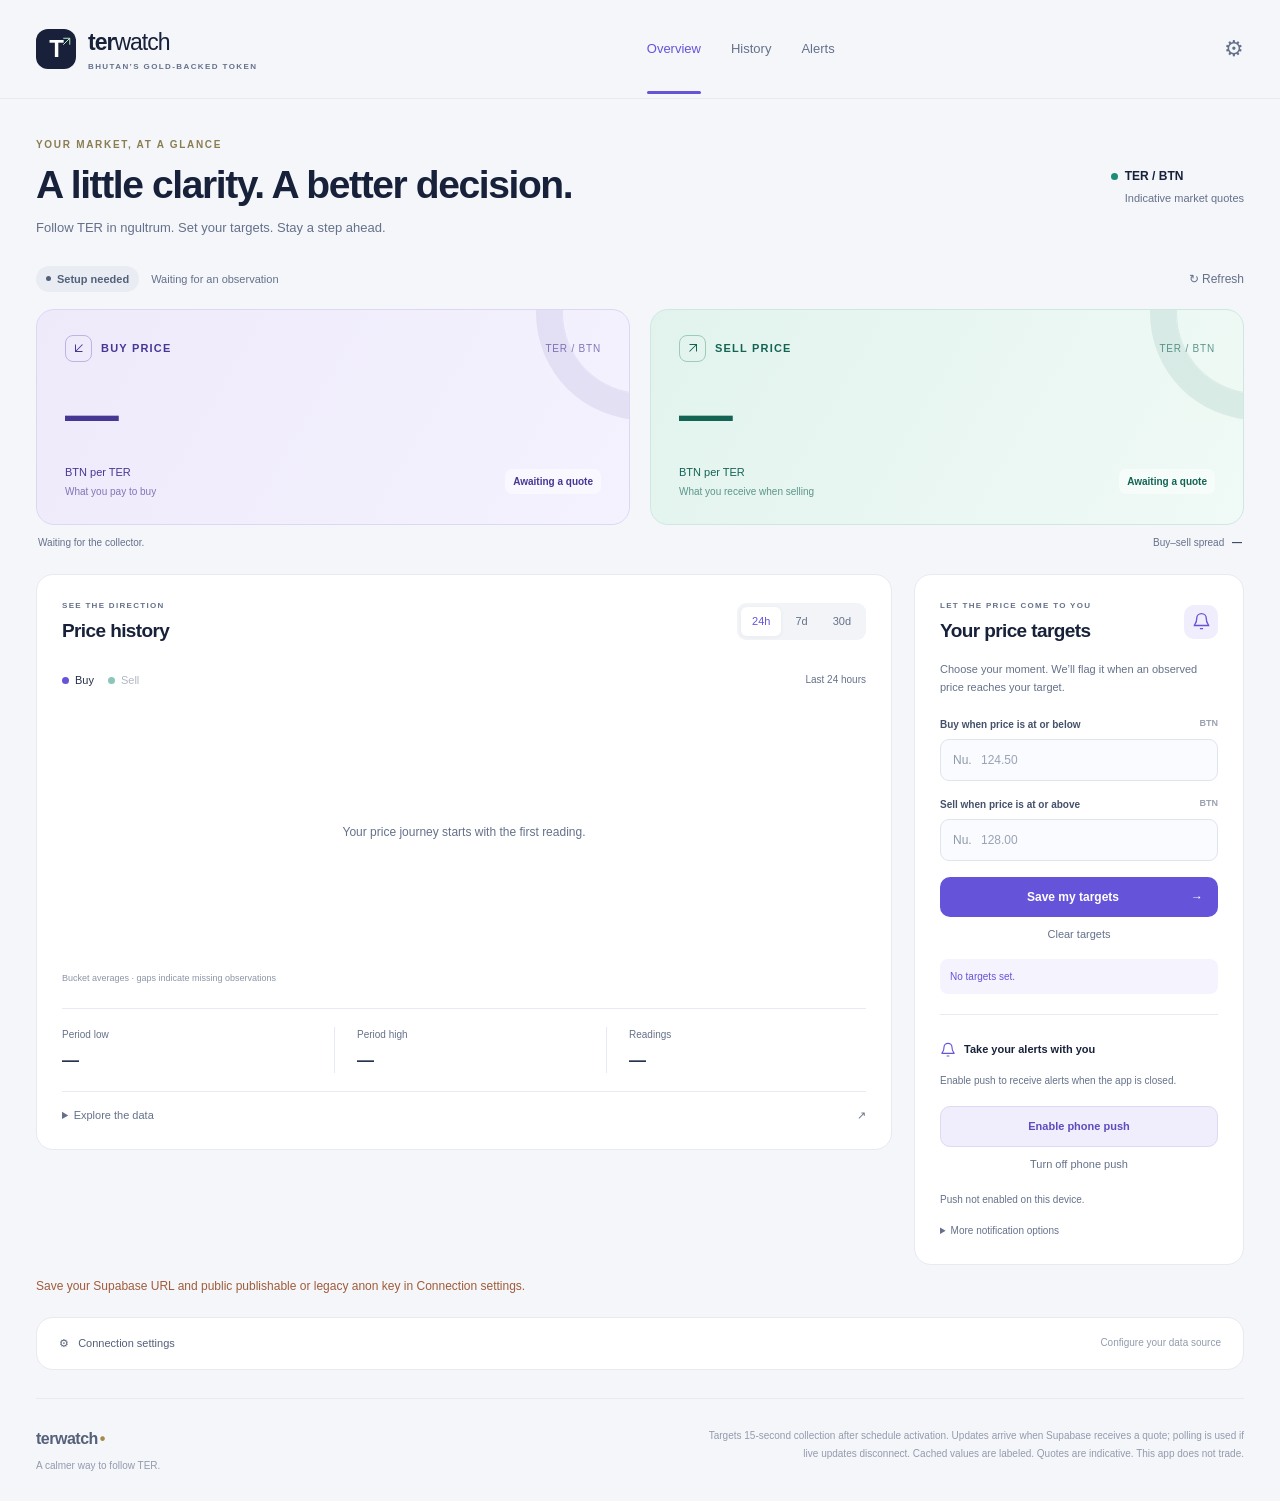
==== commit 6b82d49e: "Streamline deployments and support both Supabase public key formats" ====
--- a/pwa/index.html
+++ b/pwa/index.html
@@ -7,5 +7,5 @@
 <div class="quote-meta"><p id="freshness">Waiting for the collector.</p><p>Buy–sell spread <strong id="spread">—</strong></p></div>
 <div class="dashboard-grid"><section class="panel history" id="history-section"><div class="section-heading"><div><div class="eyebrow">SEE THE DIRECTION</div><h2>Price history</h2></div><div class="ranges" aria-label="History range"><button data-days="1" aria-pressed="true">24h</button><button data-days="7" aria-pressed="false">7d</button><button data-days="30" aria-pressed="false">30d</button></div></div><div class="chart-toolbar"><div class="chart-side" aria-label="Chart price"><button data-side="buy" aria-pressed="true"><i class="legend-dot"></i>Buy</button><button data-side="sell" aria-pressed="false"><i class="legend-dot sell-dot"></i>Sell</button></div><span id="chart-period">Last 24 hours</span></div><div id="chart" role="img" aria-label="Buy price history chart"><div class="empty-chart">Your price journey starts with the first reading.</div></div><p id="chart-note">Bucket averages · gaps indicate missing observations</p><div class="stats"><div>Period low<strong id="low">—</strong></div><div>Period high<strong id="high">—</strong></div><div>Readings<strong id="samples">—</strong></div></div><details class="chart-data"><summary>Explore the data <span>↗</span></summary><div class="table-wrap"><table><thead><tr><th>Time</th><th id="table-price-label">Average buy BTN</th><th>Readings</th></tr></thead><tbody id="rows"></tbody></table></div></details></section>
 <aside class="panel alert-settings" id="targets-section"><div class="section-heading"><div><div class="eyebrow">LET THE PRICE COME TO YOU</div><h2>Your price targets</h2></div><span class="bell-icon"><svg viewBox="0 0 24 24" fill="none" stroke="currentColor" stroke-width="1.7" aria-hidden="true"><path d="M18 8a6 6 0 0 0-12 0c0 7-3 7-3 9h18c0-2-3-2-3-9ZM10 21h4"/></svg></span></div><p class="section-description">Choose your moment. We’ll flag it when an observed price reaches your target.</p><form id="alert-settings"><label for="buy-target">Buy when price is at or below <span>BTN</span></label><div class="input-wrap"><span>Nu.</span><input id="buy-target" type="number" min="0.0001" step="0.0001" inputmode="decimal" placeholder="124.50"></div><label for="sell-target">Sell when price is at or above <span>BTN</span></label><div class="input-wrap"><span>Nu.</span><input id="sell-target" type="number" min="0.0001" step="0.0001" inputmode="decimal" placeholder="128.00"></div><button class="primary full">Save my targets <span>→</span></button><button id="clear-alerts" type="button" class="text-button full">Clear targets</button></form><p id="alert-status" class="target-summary" role="status" aria-live="polite">No targets set.</p><div id="alert-banner" role="alert" hidden></div><div class="push-panel"><div class="push-heading"><span class="mini-icon"><svg viewBox="0 0 24 24" fill="none" stroke="currentColor" stroke-width="1.7" aria-hidden="true"><path d="M18 8a6 6 0 0 0-12 0c0 7-3 7-3 9h18c0-2-3-2-3-9ZM10 21h4"/></svg></span><strong>Take your alerts with you</strong></div><p>Enable push to receive alerts when the app is closed.</p><button id="enable-push" type="button" class="secondary full">Enable phone push</button><button id="disable-push" type="button" class="text-button full">Turn off phone push</button><p id="push-status" role="status">Push not enabled on this device.</p><details><summary>More notification options</summary><button id="enable-notifications" type="button" class="secondary full">Enable open-app notifications</button><p id="notification-status">Delivery depends on browser and phone permissions. On iPhone, install to your Home Screen first.</p><label for="vapid-key">Public push key</label><input id="vapid-key" autocomplete="off" placeholder="Loaded automatically"></details></div></aside></div>
-<p id="message" role="status" aria-live="polite"></p><details class="panel settings" id="connection"><summary><span>⚙ &nbsp; Connection settings</span><span>Configure your data source</span></summary><p>Connect with your public Supabase project URL and legacy anon key. Never enter a service-role key, TER password, or OTP.</p><form id="settings"><div class="connection-grid"><label>Project URL<input id="url" type="url" required placeholder="https://your-project.supabase.co"></label><label>Public anon key<input id="key" required autocomplete="off" placeholder="Your public anon key"></label></div><button class="primary">Save connection</button></form></details>
-<footer><div><a href="./" class="footer-brand">terwatch<span>•</span></a><span>A calmer way to follow TER.</span></div><p>Targets 15-second collection after schedule activation. Updates arrive when Supabase receives a quote; polling is used if live updates disconnect. Cached values are labeled. Quotes are indicative. This app does not trade.</p></footer></main><script src="config.js"></script><script src="alerts.js"></script><script src="realtime.js"></script><script src="app.js" defer></script><script src="push.js" defer></script></body></html>
+<p id="message" role="status" aria-live="polite"></p><details class="panel settings" id="connection"><summary><span>⚙ &nbsp; Connection settings</span><span>Configure your data source</span></summary><p>Connect with your public Supabase project URL and publishable key or legacy anon key. Never enter a service-role key, TER password, or OTP.</p><form id="settings"><div class="connection-grid"><label>Project URL<input id="url" type="url" required placeholder="https://your-project.supabase.co"></label><label>Public project key<input id="key" required autocomplete="off" placeholder="sb_publishable_… or legacy anon key"></label></div><button class="primary">Save connection</button></form></details>
+<footer><div><a href="./" class="footer-brand">terwatch<span>•</span></a><span>A calmer way to follow TER.</span></div><p>Targets 15-second collection after schedule activation. Updates arrive when Supabase receives a quote; polling is used if live updates disconnect. Cached values are labeled. Quotes are indicative. This app does not trade.</p></footer></main><script src="config.js"></script><script src="public-config.js"></script><script src="alerts.js"></script><script src="realtime.js"></script><script src="app.js" defer></script><script src="push.js" defer></script></body></html>
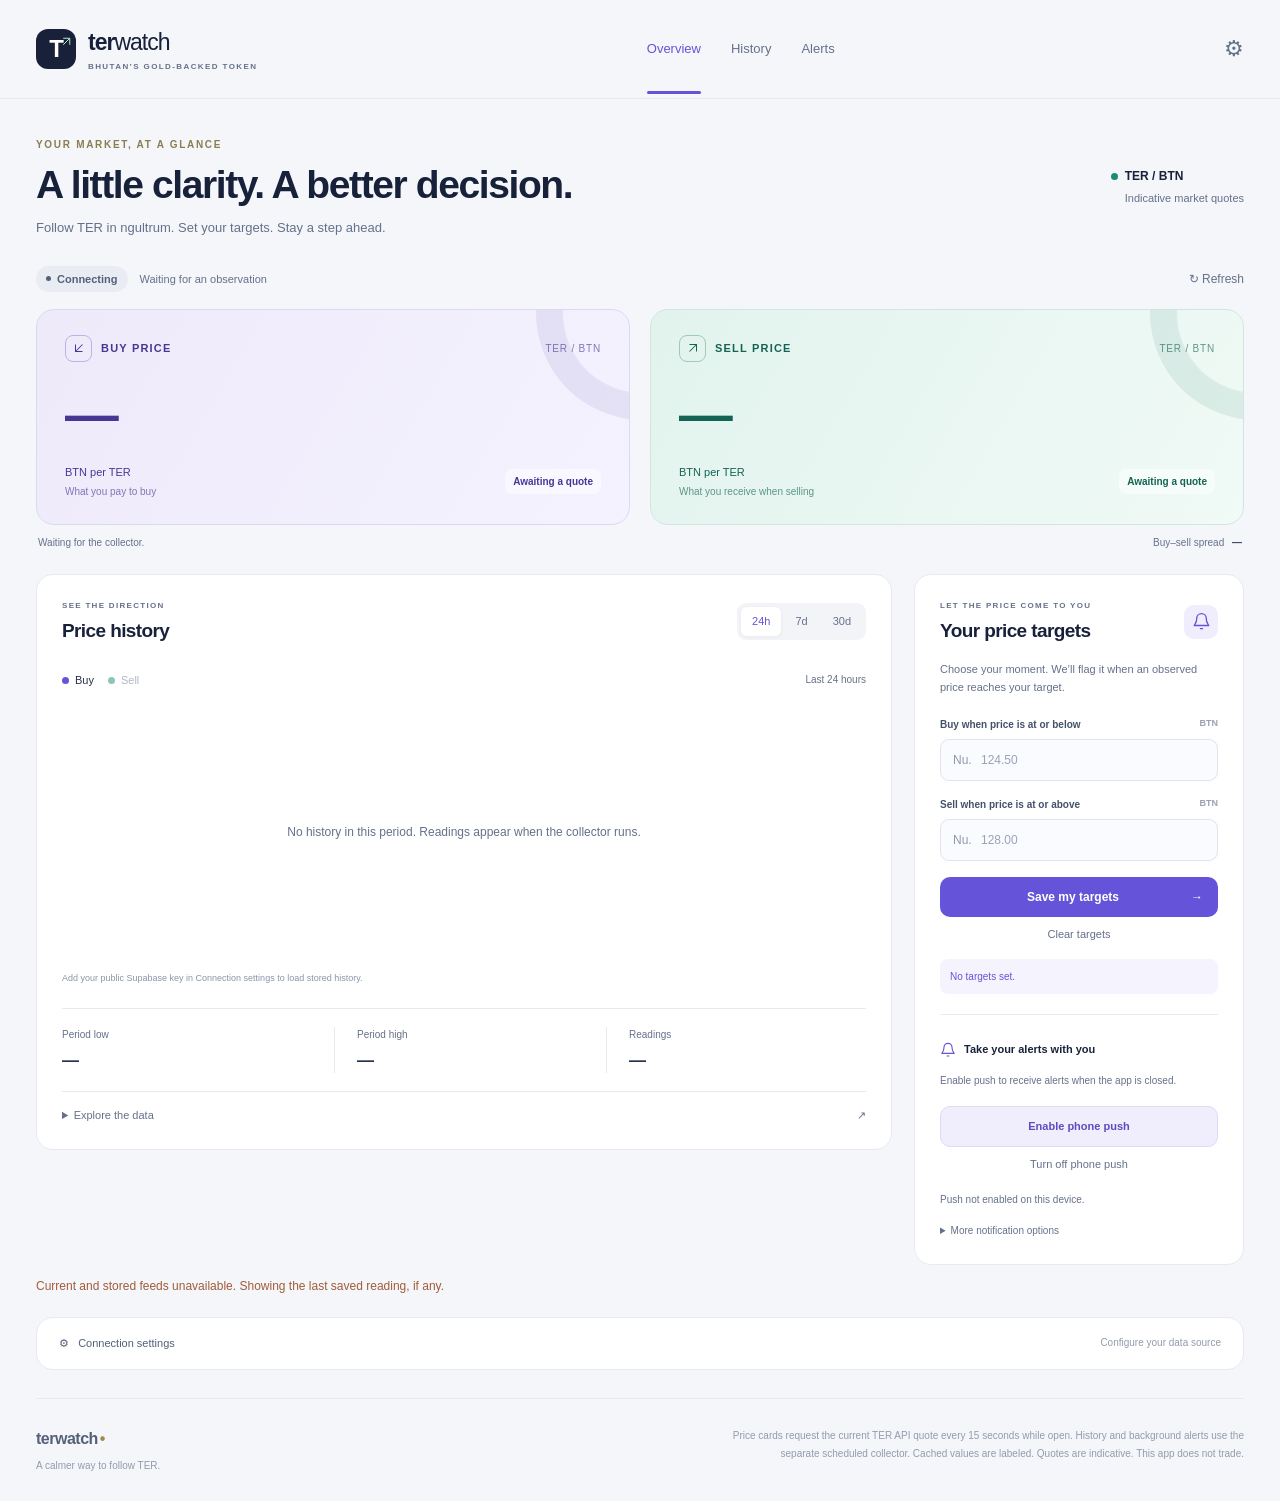
==== commit 9bdc8dc8: "Sync current TER quotes independently of delayed stored history" ====
--- a/pwa/index.html
+++ b/pwa/index.html
@@ -8,4 +8,4 @@
 <div class="dashboard-grid"><section class="panel history" id="history-section"><div class="section-heading"><div><div class="eyebrow">SEE THE DIRECTION</div><h2>Price history</h2></div><div class="ranges" aria-label="History range"><button data-days="1" aria-pressed="true">24h</button><button data-days="7" aria-pressed="false">7d</button><button data-days="30" aria-pressed="false">30d</button></div></div><div class="chart-toolbar"><div class="chart-side" aria-label="Chart price"><button data-side="buy" aria-pressed="true"><i class="legend-dot"></i>Buy</button><button data-side="sell" aria-pressed="false"><i class="legend-dot sell-dot"></i>Sell</button></div><span id="chart-period">Last 24 hours</span></div><div id="chart" role="img" aria-label="Buy price history chart"><div class="empty-chart">Your price journey starts with the first reading.</div></div><p id="chart-note">Bucket averages · gaps indicate missing observations</p><div class="stats"><div>Period low<strong id="low">—</strong></div><div>Period high<strong id="high">—</strong></div><div>Readings<strong id="samples">—</strong></div></div><details class="chart-data"><summary>Explore the data <span>↗</span></summary><div class="table-wrap"><table><thead><tr><th>Time</th><th id="table-price-label">Average buy BTN</th><th>Readings</th></tr></thead><tbody id="rows"></tbody></table></div></details></section>
 <aside class="panel alert-settings" id="targets-section"><div class="section-heading"><div><div class="eyebrow">LET THE PRICE COME TO YOU</div><h2>Your price targets</h2></div><span class="bell-icon"><svg viewBox="0 0 24 24" fill="none" stroke="currentColor" stroke-width="1.7" aria-hidden="true"><path d="M18 8a6 6 0 0 0-12 0c0 7-3 7-3 9h18c0-2-3-2-3-9ZM10 21h4"/></svg></span></div><p class="section-description">Choose your moment. We’ll flag it when an observed price reaches your target.</p><form id="alert-settings"><label for="buy-target">Buy when price is at or below <span>BTN</span></label><div class="input-wrap"><span>Nu.</span><input id="buy-target" type="number" min="0.0001" step="0.0001" inputmode="decimal" placeholder="124.50"></div><label for="sell-target">Sell when price is at or above <span>BTN</span></label><div class="input-wrap"><span>Nu.</span><input id="sell-target" type="number" min="0.0001" step="0.0001" inputmode="decimal" placeholder="128.00"></div><button class="primary full">Save my targets <span>→</span></button><button id="clear-alerts" type="button" class="text-button full">Clear targets</button></form><p id="alert-status" class="target-summary" role="status" aria-live="polite">No targets set.</p><div id="alert-banner" role="alert" hidden></div><div class="push-panel"><div class="push-heading"><span class="mini-icon"><svg viewBox="0 0 24 24" fill="none" stroke="currentColor" stroke-width="1.7" aria-hidden="true"><path d="M18 8a6 6 0 0 0-12 0c0 7-3 7-3 9h18c0-2-3-2-3-9ZM10 21h4"/></svg></span><strong>Take your alerts with you</strong></div><p>Enable push to receive alerts when the app is closed.</p><button id="enable-push" type="button" class="secondary full">Enable phone push</button><button id="disable-push" type="button" class="text-button full">Turn off phone push</button><p id="push-status" role="status">Push not enabled on this device.</p><details><summary>More notification options</summary><button id="enable-notifications" type="button" class="secondary full">Enable open-app notifications</button><p id="notification-status">Delivery depends on browser and phone permissions. On iPhone, install to your Home Screen first.</p><label for="vapid-key">Public push key</label><input id="vapid-key" autocomplete="off" placeholder="Loaded automatically"></details></div></aside></div>
 <p id="message" role="status" aria-live="polite"></p><details class="panel settings" id="connection"><summary><span>⚙ &nbsp; Connection settings</span><span>Configure your data source</span></summary><p>Connect with your public Supabase project URL and publishable key or legacy anon key. Never enter a service-role key, TER password, or OTP.</p><form id="settings"><div class="connection-grid"><label>Project URL<input id="url" type="url" required placeholder="https://your-project.supabase.co"></label><label>Public project key<input id="key" required autocomplete="off" placeholder="sb_publishable_… or legacy anon key"></label></div><button class="primary">Save connection</button></form></details>
-<footer><div><a href="./" class="footer-brand">terwatch<span>•</span></a><span>A calmer way to follow TER.</span></div><p>Targets 15-second collection after schedule activation. Updates arrive when Supabase receives a quote; polling is used if live updates disconnect. Cached values are labeled. Quotes are indicative. This app does not trade.</p></footer></main><script src="config.js"></script><script src="public-config.js"></script><script src="alerts.js"></script><script src="realtime.js"></script><script src="app.js" defer></script><script src="push.js" defer></script></body></html>
+<footer><div><a href="./" class="footer-brand">terwatch<span>•</span></a><span>A calmer way to follow TER.</span></div><p>Price cards request the current TER API quote every 15 seconds while open. History and background alerts use the separate scheduled collector. Cached values are labeled. Quotes are indicative. This app does not trade.</p></footer></main><script src="config.js"></script><script src="public-config.js"></script><script src="quote-sync.js"></script><script src="alerts.js"></script><script src="realtime.js"></script><script src="app.js" defer></script><script src="push.js" defer></script></body></html>
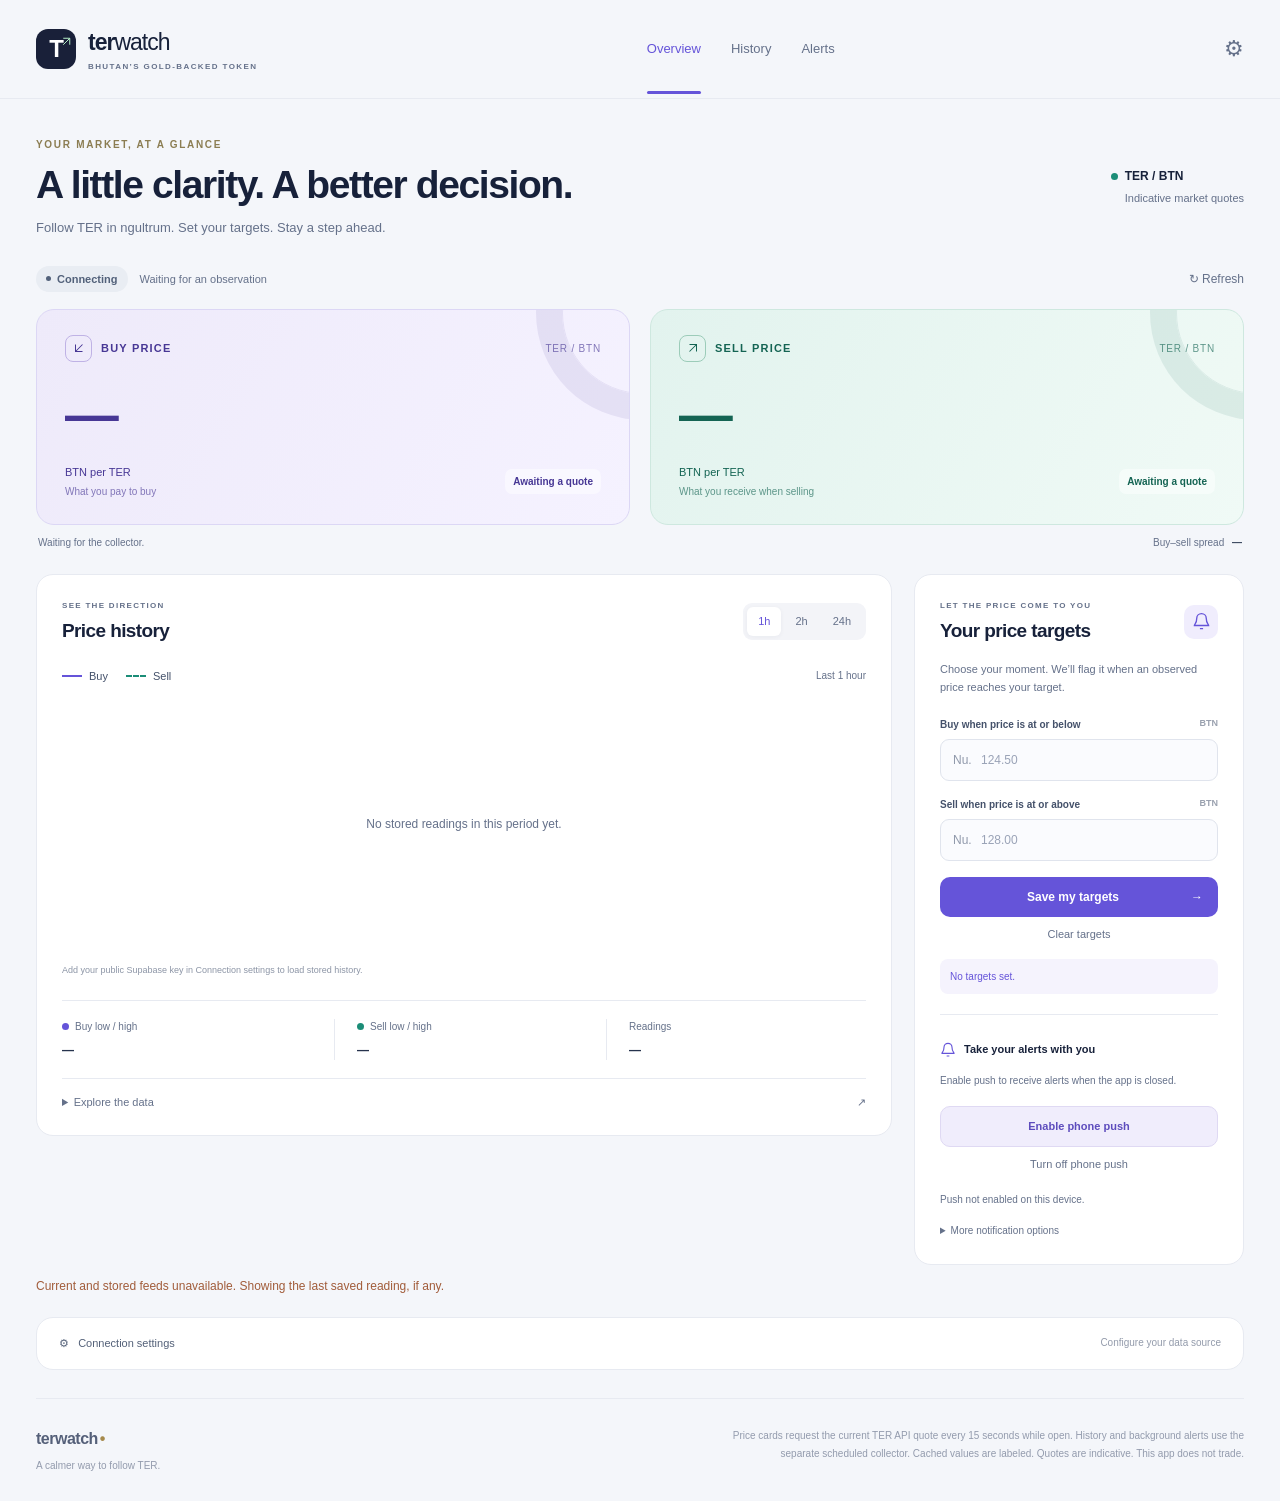
==== commit e0c2833b: "Add 1h 2h and 24h charts with simultaneous buy and sell lines" ====
--- a/pwa/index.html
+++ b/pwa/index.html
@@ -5,7 +5,7 @@
 <div class="market-strip"><span id="health" class="badge" data-state="waiting">Connecting</span><span id="seen">Waiting for an observation</span><button id="refresh" class="text-button">↻ Refresh</button></div>
 <section class="quote-grid" aria-label="Current market prices"><article class="price-card buy-card"><div class="card-top"><span class="card-label"><span class="price-icon"><svg viewBox="0 0 24 24" fill="none" stroke="currentColor" stroke-width="1.8" aria-hidden="true"><path d="M18 6 6 18M6 6v12h12"/></svg></span> BUY PRICE</span><span class="pair">TER / BTN</span></div><div id="price" class="amount">—</div><div class="card-bottom"><span>BTN per TER<span class="muted-caption">What you pay to buy</span></span><span id="buy-movement" class="movement">Awaiting a quote</span></div></article><article class="price-card sell-card"><div class="card-top"><span class="card-label"><span class="price-icon"><svg viewBox="0 0 24 24" fill="none" stroke="currentColor" stroke-width="1.8" aria-hidden="true"><path d="M6 18 18 6M6 6h12v12"/></svg></span> SELL PRICE</span><span class="pair">TER / BTN</span></div><div id="sell-price" class="amount">—</div><div class="card-bottom"><span>BTN per TER<span class="muted-caption">What you receive when selling</span></span><span id="sell-movement" class="movement">Awaiting a quote</span></div></article></section>
 <div class="quote-meta"><p id="freshness">Waiting for the collector.</p><p>Buy–sell spread <strong id="spread">—</strong></p></div>
-<div class="dashboard-grid"><section class="panel history" id="history-section"><div class="section-heading"><div><div class="eyebrow">SEE THE DIRECTION</div><h2>Price history</h2></div><div class="ranges" aria-label="History range"><button data-days="1" aria-pressed="true">24h</button><button data-days="7" aria-pressed="false">7d</button><button data-days="30" aria-pressed="false">30d</button></div></div><div class="chart-toolbar"><div class="chart-side" aria-label="Chart price"><button data-side="buy" aria-pressed="true"><i class="legend-dot"></i>Buy</button><button data-side="sell" aria-pressed="false"><i class="legend-dot sell-dot"></i>Sell</button></div><span id="chart-period">Last 24 hours</span></div><div id="chart" role="img" aria-label="Buy price history chart"><div class="empty-chart">Your price journey starts with the first reading.</div></div><p id="chart-note">Bucket averages · gaps indicate missing observations</p><div class="stats"><div>Period low<strong id="low">—</strong></div><div>Period high<strong id="high">—</strong></div><div>Readings<strong id="samples">—</strong></div></div><details class="chart-data"><summary>Explore the data <span>↗</span></summary><div class="table-wrap"><table><thead><tr><th>Time</th><th id="table-price-label">Average buy BTN</th><th>Readings</th></tr></thead><tbody id="rows"></tbody></table></div></details></section>
+<div class="dashboard-grid"><section class="panel history" id="history-section"><div class="section-heading"><div><div class="eyebrow">SEE THE DIRECTION</div><h2>Price history</h2></div><div class="ranges" aria-label="History range"><button data-hours="1" aria-pressed="true">1h</button><button data-hours="2" aria-pressed="false">2h</button><button data-hours="24" aria-pressed="false">24h</button></div></div><div class="chart-toolbar"><div class="chart-legend" aria-label="Chart legend"><span><i class="legend-line buy-line"></i>Buy</span><span><i class="legend-line sell-line"></i>Sell</span></div><span id="chart-period">Last 1 hour</span></div><div id="chart" role="img" aria-label="Buy and sell price history chart"><div class="empty-chart">Your price journey starts with the first reading.</div></div><p id="chart-note">Bucket averages · gaps indicate missing observations</p><div class="stats dual-stats"><div><i class="legend-dot"></i>Buy low / high<strong id="buy-range">—</strong></div><div><i class="legend-dot sell-dot"></i>Sell low / high<strong id="sell-range">—</strong></div><div>Readings<strong id="samples">—</strong></div></div><details class="chart-data"><summary>Explore the data <span>↗</span></summary><div class="table-wrap"><table><thead><tr><th>Time</th><th>Average buy BTN</th><th>Average sell BTN</th><th>Readings</th></tr></thead><tbody id="rows"></tbody></table></div></details></section>
 <aside class="panel alert-settings" id="targets-section"><div class="section-heading"><div><div class="eyebrow">LET THE PRICE COME TO YOU</div><h2>Your price targets</h2></div><span class="bell-icon"><svg viewBox="0 0 24 24" fill="none" stroke="currentColor" stroke-width="1.7" aria-hidden="true"><path d="M18 8a6 6 0 0 0-12 0c0 7-3 7-3 9h18c0-2-3-2-3-9ZM10 21h4"/></svg></span></div><p class="section-description">Choose your moment. We’ll flag it when an observed price reaches your target.</p><form id="alert-settings"><label for="buy-target">Buy when price is at or below <span>BTN</span></label><div class="input-wrap"><span>Nu.</span><input id="buy-target" type="number" min="0.0001" step="0.0001" inputmode="decimal" placeholder="124.50"></div><label for="sell-target">Sell when price is at or above <span>BTN</span></label><div class="input-wrap"><span>Nu.</span><input id="sell-target" type="number" min="0.0001" step="0.0001" inputmode="decimal" placeholder="128.00"></div><button class="primary full">Save my targets <span>→</span></button><button id="clear-alerts" type="button" class="text-button full">Clear targets</button></form><p id="alert-status" class="target-summary" role="status" aria-live="polite">No targets set.</p><div id="alert-banner" role="alert" hidden></div><div class="push-panel"><div class="push-heading"><span class="mini-icon"><svg viewBox="0 0 24 24" fill="none" stroke="currentColor" stroke-width="1.7" aria-hidden="true"><path d="M18 8a6 6 0 0 0-12 0c0 7-3 7-3 9h18c0-2-3-2-3-9ZM10 21h4"/></svg></span><strong>Take your alerts with you</strong></div><p>Enable push to receive alerts when the app is closed.</p><button id="enable-push" type="button" class="secondary full">Enable phone push</button><button id="disable-push" type="button" class="text-button full">Turn off phone push</button><p id="push-status" role="status">Push not enabled on this device.</p><details><summary>More notification options</summary><button id="enable-notifications" type="button" class="secondary full">Enable open-app notifications</button><p id="notification-status">Delivery depends on browser and phone permissions. On iPhone, install to your Home Screen first.</p><label for="vapid-key">Public push key</label><input id="vapid-key" autocomplete="off" placeholder="Loaded automatically"></details></div></aside></div>
 <p id="message" role="status" aria-live="polite"></p><details class="panel settings" id="connection"><summary><span>⚙ &nbsp; Connection settings</span><span>Configure your data source</span></summary><p>Connect with your public Supabase project URL and publishable key or legacy anon key. Never enter a service-role key, TER password, or OTP.</p><form id="settings"><div class="connection-grid"><label>Project URL<input id="url" type="url" required placeholder="https://your-project.supabase.co"></label><label>Public project key<input id="key" required autocomplete="off" placeholder="sb_publishable_… or legacy anon key"></label></div><button class="primary">Save connection</button></form></details>
-<footer><div><a href="./" class="footer-brand">terwatch<span>•</span></a><span>A calmer way to follow TER.</span></div><p>Price cards request the current TER API quote every 15 seconds while open. History and background alerts use the separate scheduled collector. Cached values are labeled. Quotes are indicative. This app does not trade.</p></footer></main><script src="config.js"></script><script src="public-config.js"></script><script src="quote-sync.js"></script><script src="alerts.js"></script><script src="realtime.js"></script><script src="app.js" defer></script><script src="push.js" defer></script></body></html>
+<footer><div><a href="./" class="footer-brand">terwatch<span>•</span></a><span>A calmer way to follow TER.</span></div><p>Price cards request the current TER API quote every 15 seconds while open. History and background alerts use the separate scheduled collector. Cached values are labeled. Quotes are indicative. This app does not trade.</p></footer></main><script src="config.js"></script><script src="public-config.js"></script><script src="chart-model.js"></script><script src="quote-sync.js"></script><script src="alerts.js"></script><script src="realtime.js"></script><script src="app.js" defer></script><script src="push.js" defer></script></body></html>
--- a/pwa/style.css
+++ b/pwa/style.css
@@ -3,3 +3,6 @@
 @media(max-width:380px){nav a:nth-child(2){display:none}.brand{font-size:19px}nav{gap:12px}.stats strong{font-size:13px}}
 
 .price-icon svg{width:14px;height:14px}.bell-icon svg{width:19px;height:19px}.mini-icon svg{width:16px;height:16px;vertical-align:middle}.brand-mark span{width:13px;height:13px;right:3px;top:3px}.brand-mark svg{width:13px;height:13px}
+
+.chart-legend{display:flex;align-items:center;gap:18px;font-size:11px;color:#44516a}.chart-legend>span{display:flex;align-items:center;gap:7px}.legend-line{display:inline-block;width:20px;border-top:2px solid #6554d9}.legend-line.sell-line{border-top:2px dashed #1b8d77}.dual-stats strong{font-size:12px;line-height:1.7}.dual-stats strong{white-space:normal;font-variant-numeric:tabular-nums}@media(max-width:520px){.dual-stats{grid-template-columns:1fr 1fr}.dual-stats>div:nth-child(3){grid-column:1 / -1;border-left:0;border-top:1px solid var(--line);padding:12px 0 0}.dual-stats strong{font-size:11px}}
+.history{min-width:0}.table-wrap{max-width:100%}
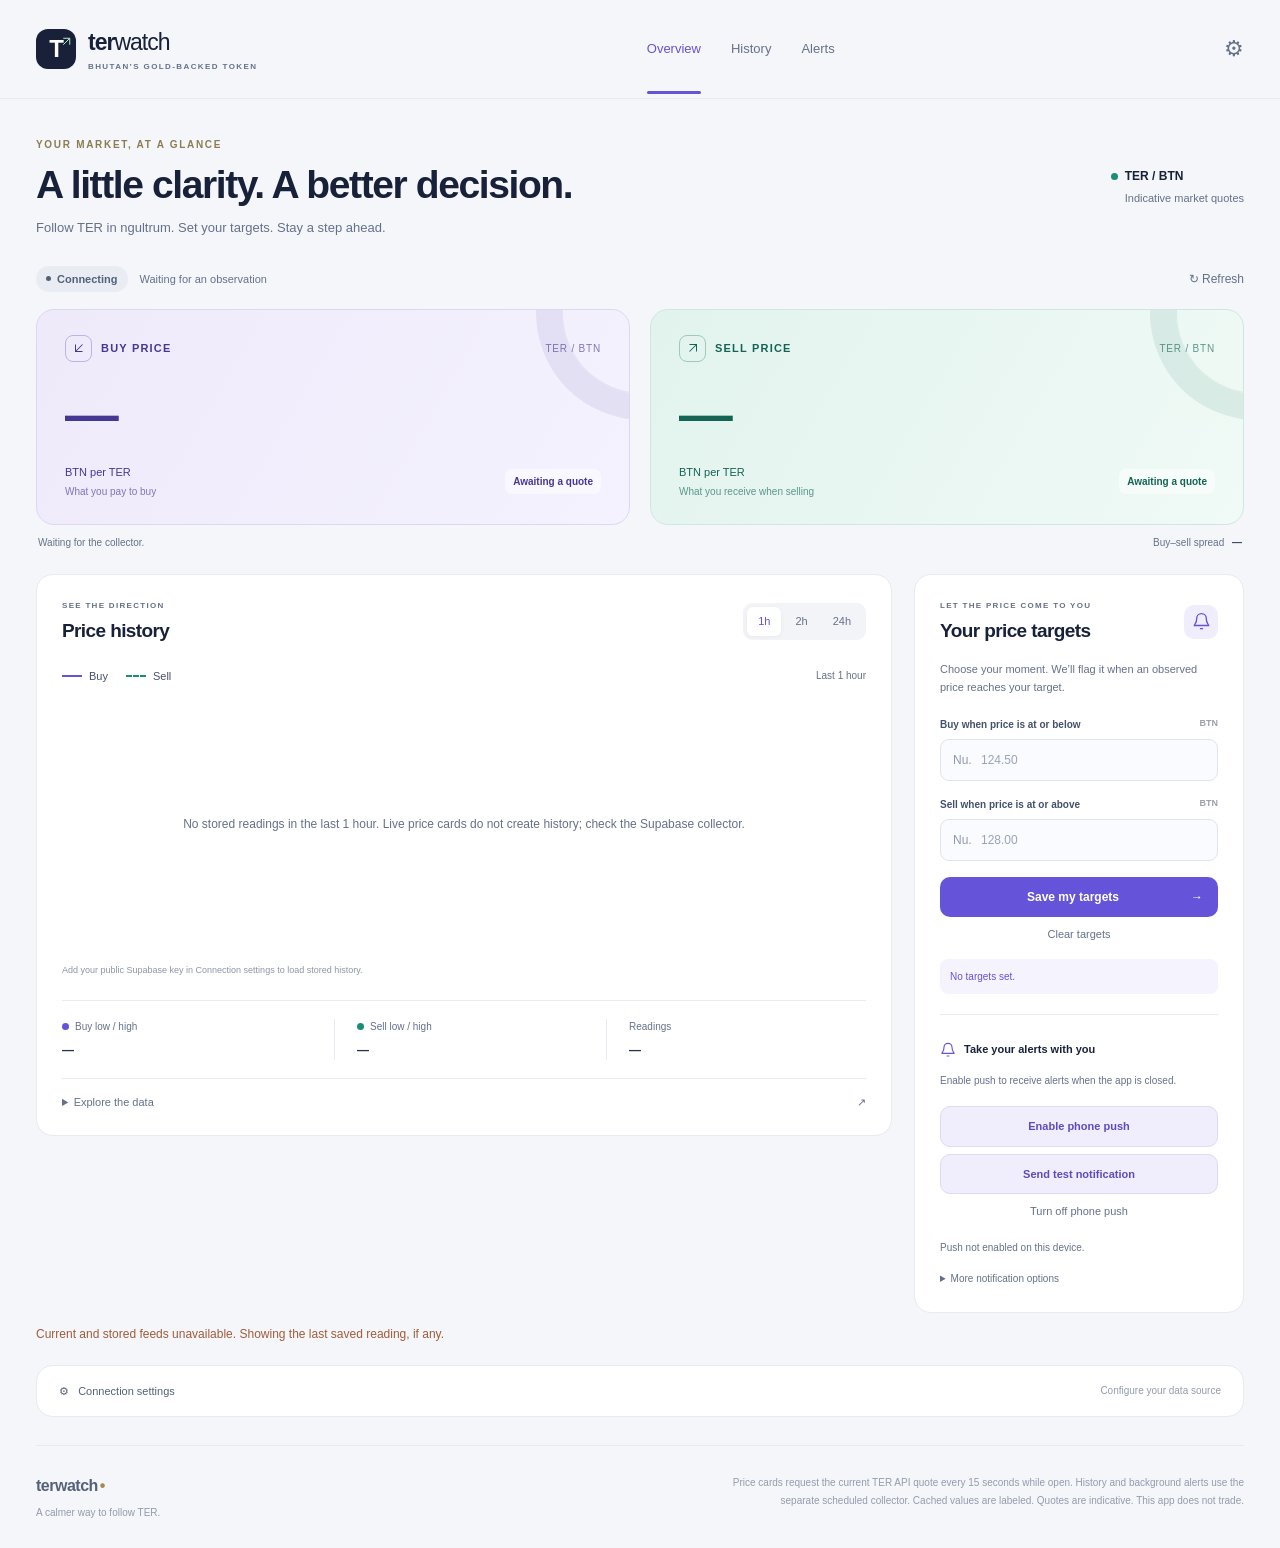
==== commit f45d2316: "Diagnose push authentication failures and add authenticated phone test delivery" ====
--- a/pwa/index.html
+++ b/pwa/index.html
@@ -6,6 +6,6 @@
 <section class="quote-grid" aria-label="Current market prices"><article class="price-card buy-card"><div class="card-top"><span class="card-label"><span class="price-icon"><svg viewBox="0 0 24 24" fill="none" stroke="currentColor" stroke-width="1.8" aria-hidden="true"><path d="M18 6 6 18M6 6v12h12"/></svg></span> BUY PRICE</span><span class="pair">TER / BTN</span></div><div id="price" class="amount">—</div><div class="card-bottom"><span>BTN per TER<span class="muted-caption">What you pay to buy</span></span><span id="buy-movement" class="movement">Awaiting a quote</span></div></article><article class="price-card sell-card"><div class="card-top"><span class="card-label"><span class="price-icon"><svg viewBox="0 0 24 24" fill="none" stroke="currentColor" stroke-width="1.8" aria-hidden="true"><path d="M6 18 18 6M6 6h12v12"/></svg></span> SELL PRICE</span><span class="pair">TER / BTN</span></div><div id="sell-price" class="amount">—</div><div class="card-bottom"><span>BTN per TER<span class="muted-caption">What you receive when selling</span></span><span id="sell-movement" class="movement">Awaiting a quote</span></div></article></section>
 <div class="quote-meta"><p id="freshness">Waiting for the collector.</p><p>Buy–sell spread <strong id="spread">—</strong></p></div>
 <div class="dashboard-grid"><section class="panel history" id="history-section"><div class="section-heading"><div><div class="eyebrow">SEE THE DIRECTION</div><h2>Price history</h2></div><div class="ranges" aria-label="History range"><button data-hours="1" aria-pressed="true">1h</button><button data-hours="2" aria-pressed="false">2h</button><button data-hours="24" aria-pressed="false">24h</button></div></div><div class="chart-toolbar"><div class="chart-legend" aria-label="Chart legend"><span><i class="legend-line buy-line"></i>Buy</span><span><i class="legend-line sell-line"></i>Sell</span></div><span id="chart-period">Last 1 hour</span></div><div id="chart" role="img" aria-label="Buy and sell price history chart"><div class="empty-chart">Your price journey starts with the first reading.</div></div><p id="chart-note">Bucket averages · gaps indicate missing observations</p><div class="stats dual-stats"><div><i class="legend-dot"></i>Buy low / high<strong id="buy-range">—</strong></div><div><i class="legend-dot sell-dot"></i>Sell low / high<strong id="sell-range">—</strong></div><div>Readings<strong id="samples">—</strong></div></div><details class="chart-data"><summary>Explore the data <span>↗</span></summary><div class="table-wrap"><table><thead><tr><th>Time</th><th>Average buy BTN</th><th>Average sell BTN</th><th>Readings</th></tr></thead><tbody id="rows"></tbody></table></div></details></section>
-<aside class="panel alert-settings" id="targets-section"><div class="section-heading"><div><div class="eyebrow">LET THE PRICE COME TO YOU</div><h2>Your price targets</h2></div><span class="bell-icon"><svg viewBox="0 0 24 24" fill="none" stroke="currentColor" stroke-width="1.7" aria-hidden="true"><path d="M18 8a6 6 0 0 0-12 0c0 7-3 7-3 9h18c0-2-3-2-3-9ZM10 21h4"/></svg></span></div><p class="section-description">Choose your moment. We’ll flag it when an observed price reaches your target.</p><form id="alert-settings"><label for="buy-target">Buy when price is at or below <span>BTN</span></label><div class="input-wrap"><span>Nu.</span><input id="buy-target" type="number" min="0.0001" step="0.0001" inputmode="decimal" placeholder="124.50"></div><label for="sell-target">Sell when price is at or above <span>BTN</span></label><div class="input-wrap"><span>Nu.</span><input id="sell-target" type="number" min="0.0001" step="0.0001" inputmode="decimal" placeholder="128.00"></div><button class="primary full">Save my targets <span>→</span></button><button id="clear-alerts" type="button" class="text-button full">Clear targets</button></form><p id="alert-status" class="target-summary" role="status" aria-live="polite">No targets set.</p><div id="alert-banner" role="alert" hidden></div><div class="push-panel"><div class="push-heading"><span class="mini-icon"><svg viewBox="0 0 24 24" fill="none" stroke="currentColor" stroke-width="1.7" aria-hidden="true"><path d="M18 8a6 6 0 0 0-12 0c0 7-3 7-3 9h18c0-2-3-2-3-9ZM10 21h4"/></svg></span><strong>Take your alerts with you</strong></div><p>Enable push to receive alerts when the app is closed.</p><button id="enable-push" type="button" class="secondary full">Enable phone push</button><button id="disable-push" type="button" class="text-button full">Turn off phone push</button><p id="push-status" role="status">Push not enabled on this device.</p><details><summary>More notification options</summary><button id="enable-notifications" type="button" class="secondary full">Enable open-app notifications</button><p id="notification-status">Delivery depends on browser and phone permissions. On iPhone, install to your Home Screen first.</p><label for="vapid-key">Public push key</label><input id="vapid-key" autocomplete="off" placeholder="Loaded automatically"></details></div></aside></div>
+<aside class="panel alert-settings" id="targets-section"><div class="section-heading"><div><div class="eyebrow">LET THE PRICE COME TO YOU</div><h2>Your price targets</h2></div><span class="bell-icon"><svg viewBox="0 0 24 24" fill="none" stroke="currentColor" stroke-width="1.7" aria-hidden="true"><path d="M18 8a6 6 0 0 0-12 0c0 7-3 7-3 9h18c0-2-3-2-3-9ZM10 21h4"/></svg></span></div><p class="section-description">Choose your moment. We’ll flag it when an observed price reaches your target.</p><form id="alert-settings"><label for="buy-target">Buy when price is at or below <span>BTN</span></label><div class="input-wrap"><span>Nu.</span><input id="buy-target" type="number" min="0.0001" step="0.0001" inputmode="decimal" placeholder="124.50"></div><label for="sell-target">Sell when price is at or above <span>BTN</span></label><div class="input-wrap"><span>Nu.</span><input id="sell-target" type="number" min="0.0001" step="0.0001" inputmode="decimal" placeholder="128.00"></div><button class="primary full">Save my targets <span>→</span></button><button id="clear-alerts" type="button" class="text-button full">Clear targets</button></form><p id="alert-status" class="target-summary" role="status" aria-live="polite">No targets set.</p><div id="alert-banner" role="alert" hidden></div><div class="push-panel"><div class="push-heading"><span class="mini-icon"><svg viewBox="0 0 24 24" fill="none" stroke="currentColor" stroke-width="1.7" aria-hidden="true"><path d="M18 8a6 6 0 0 0-12 0c0 7-3 7-3 9h18c0-2-3-2-3-9ZM10 21h4"/></svg></span><strong>Take your alerts with you</strong></div><p>Enable push to receive alerts when the app is closed.</p><button id="enable-push" type="button" class="secondary full">Enable phone push</button><button id="test-push" type="button" class="secondary full">Send test notification</button><button id="disable-push" type="button" class="text-button full">Turn off phone push</button><p id="push-status" role="status">Push not enabled on this device.</p><details><summary>More notification options</summary><button id="enable-notifications" type="button" class="secondary full">Enable open-app notifications</button><p id="notification-status">Delivery depends on browser and phone permissions. On iPhone, install to your Home Screen first.</p><label for="vapid-key">Public push key</label><input id="vapid-key" autocomplete="off" placeholder="Loaded automatically"></details></div></aside></div>
 <p id="message" role="status" aria-live="polite"></p><details class="panel settings" id="connection"><summary><span>⚙ &nbsp; Connection settings</span><span>Configure your data source</span></summary><p>Connect with your public Supabase project URL and publishable key or legacy anon key. Never enter a service-role key, TER password, or OTP.</p><form id="settings"><div class="connection-grid"><label>Project URL<input id="url" type="url" required placeholder="https://your-project.supabase.co"></label><label>Public project key<input id="key" required autocomplete="off" placeholder="sb_publishable_… or legacy anon key"></label></div><button class="primary">Save connection</button></form></details>
-<footer><div><a href="./" class="footer-brand">terwatch<span>•</span></a><span>A calmer way to follow TER.</span></div><p>Price cards request the current TER API quote every 15 seconds while open. History and background alerts use the separate scheduled collector. Cached values are labeled. Quotes are indicative. This app does not trade.</p></footer></main><script src="config.js"></script><script src="public-config.js"></script><script src="chart-model.js"></script><script src="quote-sync.js"></script><script src="alerts.js"></script><script src="realtime.js"></script><script src="app.js" defer></script><script src="push.js" defer></script></body></html>
+<footer><div><a href="./" class="footer-brand">terwatch<span>•</span></a><span>A calmer way to follow TER.</span></div><p>Price cards request the current TER API quote every 15 seconds while open. History and background alerts use the separate scheduled collector. Cached values are labeled. Quotes are indicative. This app does not trade.</p></footer></main><script src="config.js"></script><script src="public-config.js"></script><script src="chart-model.js"></script><script src="quote-sync.js"></script><script src="alerts.js"></script><script src="realtime.js"></script><script src="app.js" defer></script><script src="push-auth.js"></script><script src="push.js" defer></script></body></html>
